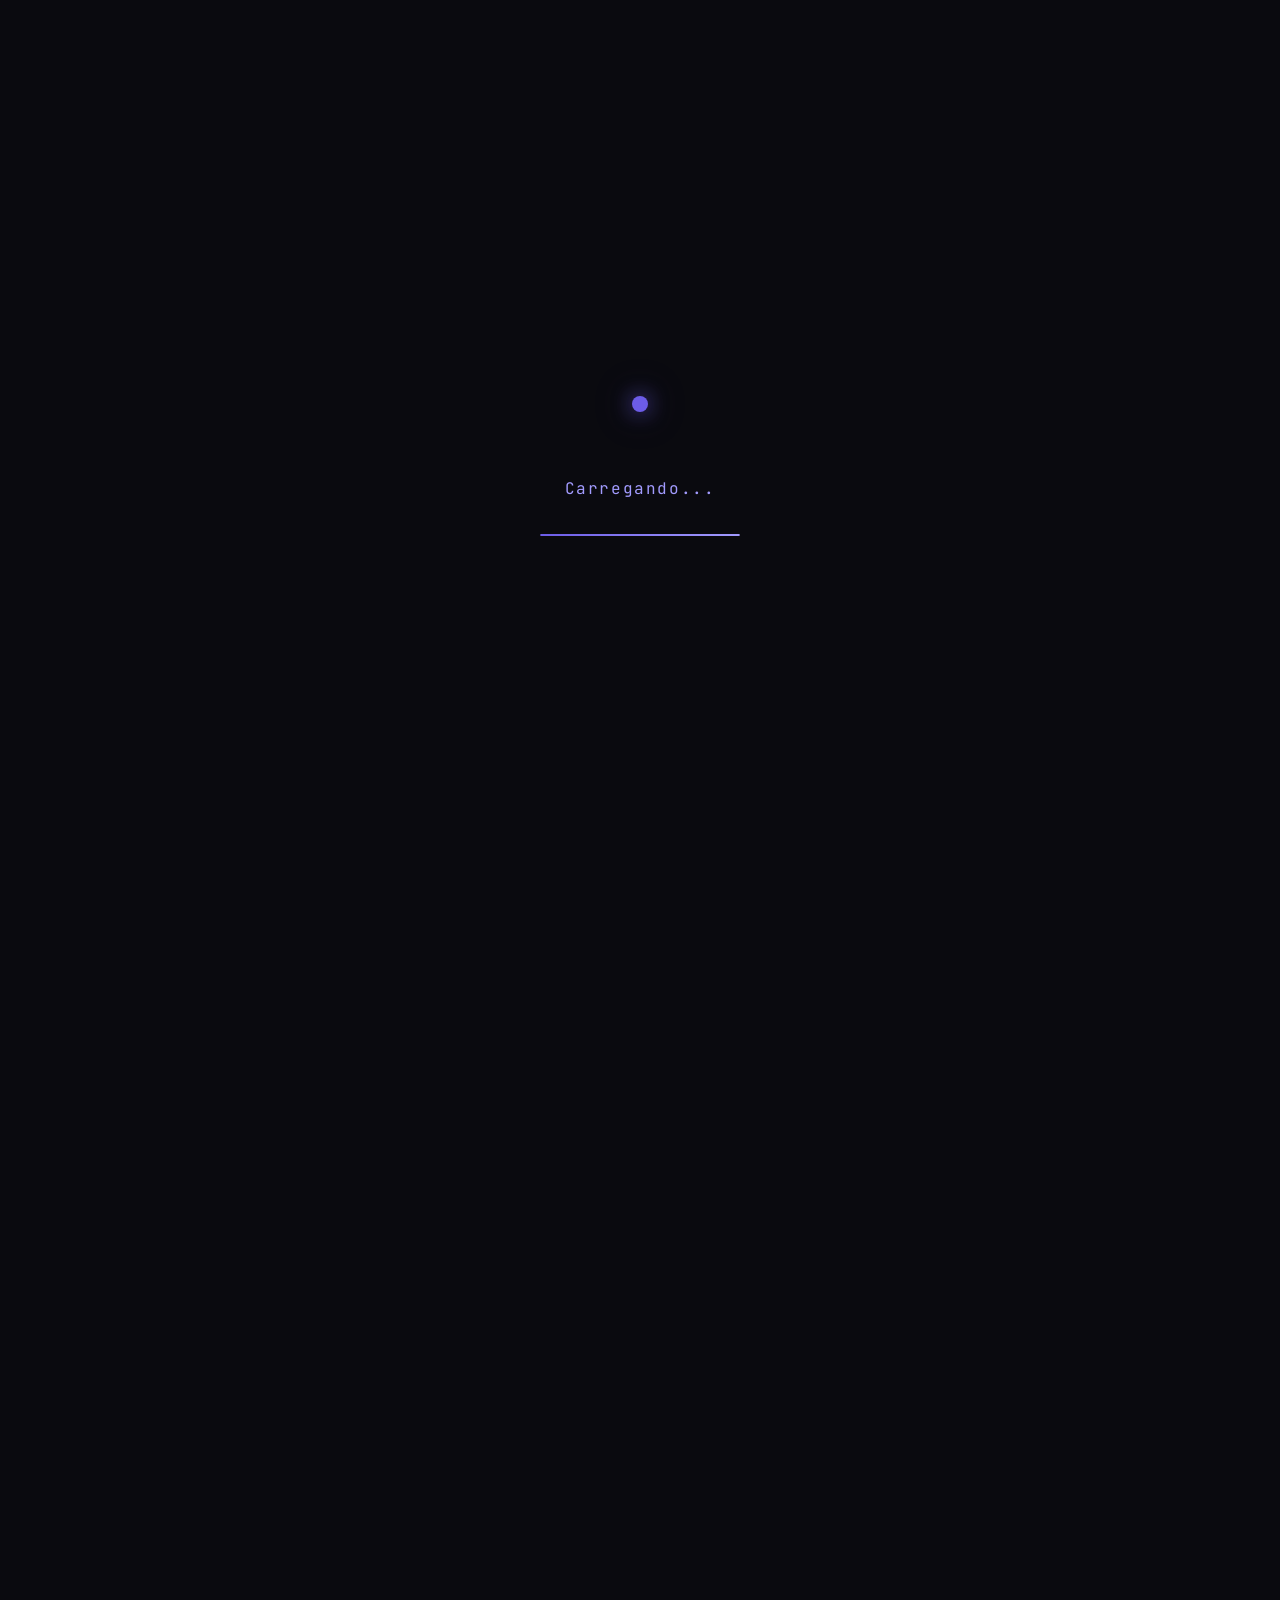
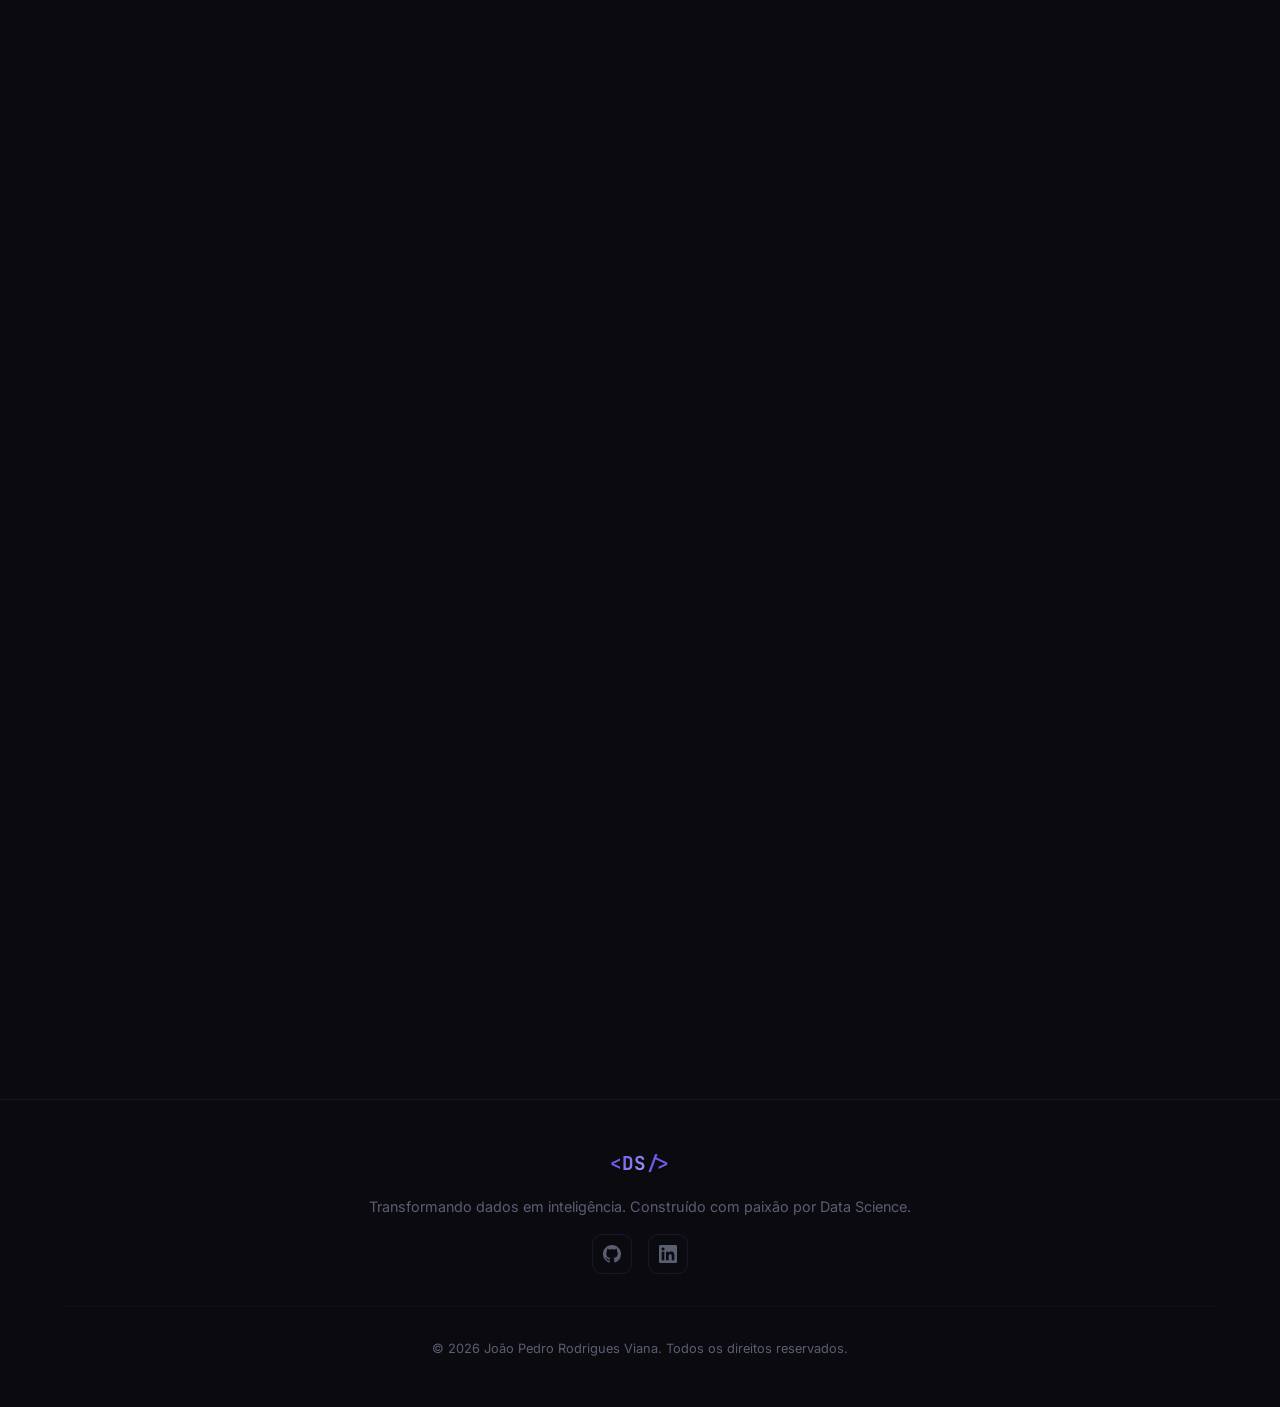
==== projeto-etl-dio.html @ da977894 "inicial" ====
<!DOCTYPE html>
<html lang="pt-BR">
<head>
  <meta charset="UTF-8">
  <meta name="viewport" content="width=device-width, initial-scale=1.0">
  <title>ETL com Gemini AI | Portfólio</title>
  <meta name="description" content="Pipeline ETL inteligente com integração de IA Gemini para processamento avançado de dados.">
  <link rel="icon" href="data:image/svg+xml,<svg xmlns='http://www.w3.org/2000/svg' viewBox='0 0 100 100'><text y='.9em' font-size='90'>⚙️</text></svg>">
  <link rel="preconnect" href="https://fonts.googleapis.com">
  <link rel="preconnect" href="https://fonts.gstatic.com" crossorigin>
  <link href="https://fonts.googleapis.com/css2?family=Inter:wght@300;400;500;600;700;800;900&family=JetBrains+Mono:wght@400;500;600&display=swap" rel="stylesheet">
  <link rel="stylesheet" href="styles.css">
</head>
<body>
  <div class="cursor-glow" id="cursorGlow"></div>
  <div class="loading-screen" id="loadingScreen">
    <div class="loading-neural"><div class="neural-core"></div><div class="neural-ring neural-ring-1"></div><div class="neural-ring neural-ring-2"></div><div class="neural-ring neural-ring-3"></div></div>
    <div class="loading-text"><span class="loading-char" style="--i:0">C</span><span class="loading-char" style="--i:1">a</span><span class="loading-char" style="--i:2">r</span><span class="loading-char" style="--i:3">r</span><span class="loading-char" style="--i:4">e</span><span class="loading-char" style="--i:5">g</span><span class="loading-char" style="--i:6">a</span><span class="loading-char" style="--i:7">n</span><span class="loading-char" style="--i:8">d</span><span class="loading-char" style="--i:9">o</span><span class="loading-char" style="--i:10">.</span><span class="loading-char" style="--i:11">.</span><span class="loading-char" style="--i:12">.</span></div>
    <div class="loading-bar"><div class="loading-bar-fill"></div></div>
  </div>
  <nav class="navbar" id="navbar">
    <div class="nav-container">
      <a href="index.html" class="nav-logo"><span class="logo-bracket">&lt;</span><span class="logo-text">DS</span><span class="logo-bracket">/&gt;</span></a>
      <ul class="nav-links" id="navLinks">
        <li><a href="index.html#hero" class="nav-link">Home</a></li>
        <li><a href="index.html#about" class="nav-link">Sobre</a></li>
        <li><a href="index.html#skills" class="nav-link">Skills</a></li>
        <li><a href="index.html#projects" class="nav-link active">Projetos</a></li>
        <li><a href="index.html#experience" class="nav-link">Experiência</a></li>
        <li><a href="index.html#contact" class="nav-link">Contato</a></li>
      </ul>
      <button class="nav-toggle" id="navToggle" aria-label="Toggle navigation"><span class="hamburger-line"></span><span class="hamburger-line"></span><span class="hamburger-line"></span></button>
    </div>
  </nav>
  <section class="section project-page-hero" id="project-hero">
    <div class="container">
      <div class="breadcrumb animate-on-scroll"><a href="index.html#projects">Projetos</a><span class="breadcrumb-sep">/</span><span class="breadcrumb-current">ETL DIO</span></div>
      <div class="project-page-header animate-on-scroll" data-delay="100">
        <div class="project-hero-icon">⚙️</div>
        <h1 class="project-page-title">ETL com Gemini AI</h1>
        <p class="project-page-subtitle">Pipeline de extração, transformação e carregamento de dados com integração inteligente de IA Gemini para análise avançada</p>
        <div class="project-page-badges"><span class="badge-python">Python</span><span class="badge-license">MIT</span></div>
        <div class="project-page-cta"><a href="https://github.com/novasentinel-tech" class="btn btn-primary" target="_blank"><span class="btn-text">Ver no GitHub</span><span class="btn-icon">→</span></a></div>
      </div>
    </div>
  </section>
  <section class="section project-page-content">
    <div class="container">
      <div class="project-page-grid animate-on-scroll" data-delay="100">
        <div class="project-page-visual">
          <div class="project-detail-image-placeholder" style="background: linear-gradient(135deg, #667eea 0%, #764ba2 100%);"><div class="placeholder-icon">⚙️</div></div>
        </div>
        <div class="project-page-details">
          <div class="project-section">
            <h2 class="section-subtitle">📋 O Que É</h2>
            <p>Projeto educacional que demonstra a construção de um pipeline ETL completo integrando a API Gemini AI. Transforma dados brutos em insights inteligentes através de processamento em etapas bem definidas.</p>
          </div>
          <div class="project-section">
            <h2 class="section-subtitle">🔄 Estrutura do Projeto</h2>
            <ul class="feature-list">
              <li><strong>Extract:</strong> Coleta e leitura de dados de diferentes fontes</li>
              <li><strong>Transform:</strong> Limpeza, normalização e processamento inteligente</li>
              <li><strong>Load:</strong> Armazenamento e formatação dos dados processados</li>
              <li><strong>Intelligence:</strong> Análise aumentada com IA Gemini</li>
            </ul>
          </div>
          <div class="project-section">
            <h2 class="section-subtitle">✨ Funcionalidades</h2>
            <ul class="feature-list">
              <li>Pipeline ETL modular e extensível</li>
              <li>Integração com API Gemini para análise inteligente</li>
              <li>Processamento de múltiplos formatos de dados</li>
              <li>Geração de relatórios em Markdown</li>
              <li>Validação automática de dados</li>
              <li>Logging detalhado de operações</li>
            </ul>
          </div>
          <div class="project-section">
            <h2 class="section-subtitle">🛠️ Tecnologias</h2>
            <div class="tech-stack"><span class="tech-tag">Python</span><span class="tech-tag">Gemini AI</span><span class="tech-tag">Pandas</span><span class="tech-tag">ETL</span><span class="tech-tag">Markdown</span></div>
          </div>
          <div class="project-section cta-section">
            <a href="https://github.com/novasentinel-tech" class="btn btn-primary" target="_blank"><span class="btn-text">Acessar Repositório</span><span class="btn-icon">→</span></a>
            <a href="index.html#projects" class="btn btn-secondary"><span class="btn-text">Voltar aos Projetos</span><span class="btn-icon">←</span></a>
          </div>
        </div>
      </div>
    </div>
  </section>
  <footer class="footer">
    <div class="container">
      <div class="footer-content">
        <div class="footer-logo"><span class="logo-bracket">&lt;</span><span class="logo-text">DS</span><span class="logo-bracket">/&gt;</span></div>
        <p class="footer-text">Transformando dados em inteligência. Construído com paixão por Data Science.</p>
        <div class="footer-socials">
          <a href="https://github.com/novasentinel-tech" class="footer-social" aria-label="GitHub" target="_blank"><svg viewBox="0 0 24 24" fill="currentColor"><path d="M12 0C5.37 0 0 5.37 0 12c0 5.31 3.435 9.795 8.205 11.385.6.105.825-.255.825-.57 0-.285-.015-1.23-.015-2.235-3.015.555-3.795-.735-4.035-1.41-.135-.345-.72-1.41-1.23-1.695-.42-.225-1.02-.78-.015-.795.945-.015 1.62.87 1.845 1.23 1.08 1.815 2.805 1.305 3.495.99.105-.78.42-1.305.765-1.605-2.67-.3-5.46-1.335-5.46-5.925 0-1.305.465-2.385 1.23-3.225-.12-.3-.54-1.53.12-3.18 0 0 1.005-.315 3.3 1.23.96-.27 1.98-.405 3-.405s2.04.135 3 .405c2.295-1.56 3.3-1.23 3.3-1.23.66 1.65.24 2.88.12 3.18.765.84 1.23 1.905 1.23 3.225 0 4.605-2.805 5.625-5.475 5.925.435.375.81 1.095.81 2.22 0 1.605-.015 2.895-.015 3.3 0 .315.225.69.825.57A12.02 12.02 0 0024 12c0-6.63-5.37-12-12-12z"/></svg></a>
          <a href="https://www.linkedin.com/in/joão-pedro-rodrigues-viana-8738142a8" class="footer-social" aria-label="LinkedIn" target="_blank"><svg viewBox="0 0 24 24" fill="currentColor"><path d="M20.447 20.452h-3.554v-5.569c0-1.328-.027-3.037-1.852-3.037-1.853 0-2.136 1.445-2.136 2.939v5.667H9.351V9h3.414v1.561h.046c.477-.9 1.637-1.85 3.37-1.85 3.601 0 4.267 2.37 4.267 5.455v6.286zM5.337 7.433a2.062 2.062 0 01-2.063-2.065 2.064 2.064 0 112.063 2.065zm1.782 13.019H3.555V9h3.564v11.452zM22.225 0H1.771C.792 0 0 .774 0 1.729v20.542C0 23.227.792 24 1.771 24h20.451C23.2 24 24 23.227 24 22.271V1.729C24 .774 23.2 0 22.222 0h.003z"/></svg></a>
        </div>
      </div>
      <div class="footer-bottom"><p>&copy; 2026 João Pedro Rodrigues Viana. Todos os direitos reservados.</p></div>
    </div>
  </footer>
  <script src="main.js"></script>
</body>
</html>
---- styles.css ----
/* ===== CSS Variables & Reset ===== */
:root {
  --bg-primary: #0a0a0f;
  --bg-secondary: #0f0f1a;
  --bg-tertiary: #141425;
  --bg-card: #12121f;
  --bg-card-hover: #1a1a2e;
  --accent-primary: #6c5ce7;
  --accent-secondary: #a29bfe;
  --accent-tertiary: #7c6cf0;
  --accent-glow: rgba(108, 92, 231, 0.4);
  --accent-glow-strong: rgba(108, 92, 231, 0.7);
  --cyan: #00d2ff;
  --cyan-glow: rgba(0, 210, 255, 0.4);
  --magenta: #c471f5;
  --text-primary: #eef0f6;
  --text-secondary: #8b8fa3;
  --text-muted: #5a5e72;
  --border-color: rgba(108, 92, 231, 0.15);
  --border-hover: rgba(108, 92, 231, 0.4);
  --gradient-primary: linear-gradient(135deg, #6c5ce7, #a29bfe);
  --gradient-bg: linear-gradient(135deg, #0a0a0f 0%, #0f0f1a 50%, #141425 100%);
  --shadow-glow: 0 0 30px rgba(108, 92, 231, 0.15);
  --font-primary: 'Inter', -apple-system, BlinkMacSystemFont, sans-serif;
  --font-mono: 'JetBrains Mono', 'Fira Code', monospace;
  --nav-height: 80px;
  --container-max: 1200px;
  --transition-fast: 0.2s cubic-bezier(0.4, 0, 0.2, 1);
  --transition-medium: 0.4s cubic-bezier(0.4, 0, 0.2, 1);
  --transition-slow: 0.6s cubic-bezier(0.4, 0, 0.2, 1);
  --transition-spring: 0.6s cubic-bezier(0.34, 1.56, 0.64, 1);
}

*, *::before, *::after {
  margin: 0;
  padding: 0;
  box-sizing: border-box;
}

html {
  scroll-behavior: smooth;
  scroll-padding-top: var(--nav-height);
  font-size: 16px;
  -webkit-font-smoothing: antialiased;
  -moz-osx-font-smoothing: grayscale;
}

body {
  font-family: var(--font-primary);
  background: var(--bg-primary);
  color: var(--text-primary);
  line-height: 1.6;
  overflow-x: hidden;
  min-height: 100vh;
}

a {
  text-decoration: none;
  color: inherit;
}

img {
  max-width: 100%;
  display: block;
}

/* ===== Cursor Glow ===== */
.cursor-glow {
  position: fixed;
  width: 600px;
  height: 600px;
  border-radius: 50%;
  pointer-events: none;
  z-index: 9999;
  opacity: 0;
  transition: opacity 0.3s ease;
  background: radial-gradient(circle, rgba(108, 92, 231, 0.06) 0%, transparent 70%);
  transform: translate(-50%, -50%);
  will-change: transform, opacity;
}

@media (hover: hover) {
  .cursor-glow {
    opacity: 1;
  }
}

/* ===== Loading Screen ===== */
.loading-screen {
  position: fixed;
  inset: 0;
  background: var(--bg-primary);
  z-index: 10000;
  display: flex;
  flex-direction: column;
  align-items: center;
  justify-content: center;
  gap: 2rem;
  transition: opacity 0.6s ease, visibility 0.6s ease;
}

.loading-screen.hidden {
  opacity: 0;
  visibility: hidden;
  pointer-events: none;
}

.loading-neural {
  position: relative;
  width: 80px;
  height: 80px;
}

.neural-core {
  position: absolute;
  top: 50%;
  left: 50%;
  width: 16px;
  height: 16px;
  background: var(--accent-primary);
  border-radius: 50%;
  transform: translate(-50%, -50%);
  box-shadow: 0 0 20px var(--accent-glow-strong), 0 0 40px var(--accent-glow);
  animation: corePulse 1.5s ease-in-out infinite;
}

.neural-ring {
  position: absolute;
  top: 50%;
  left: 50%;
  border: 2px solid var(--accent-primary);
  border-radius: 50%;
  transform: translate(-50%, -50%);
  opacity: 0;
  animation: ringExpand 2s ease-out infinite;
}

.neural-ring-1 { width: 30px; height: 30px; animation-delay: 0s; }
.neural-ring-2 { width: 30px; height: 30px; animation-delay: 0.5s; }
.neural-ring-3 { width: 30px; height: 30px; animation-delay: 1s; }

@keyframes corePulse {
  0%, 100% { transform: translate(-50%, -50%) scale(1); box-shadow: 0 0 20px var(--accent-glow-strong), 0 0 40px var(--accent-glow); }
  50% { transform: translate(-50%, -50%) scale(1.3); box-shadow: 0 0 30px var(--accent-glow-strong), 0 0 60px var(--accent-glow); }
}

@keyframes ringExpand {
  0% { width: 16px; height: 16px; opacity: 1; border-width: 2px; }
  100% { width: 80px; height: 80px; opacity: 0; border-width: 0.5px; }
}

.loading-text {
  font-family: var(--font-mono);
  font-size: 1rem;
  color: var(--accent-secondary);
  letter-spacing: 0.1em;
}

.loading-char {
  display: inline-block;
  animation: charFade 1.6s ease-in-out infinite;
  animation-delay: calc(var(--i) * 0.05s);
}

@keyframes charFade {
  0%, 100% { opacity: 0.3; }
  50% { opacity: 1; }
}

.loading-bar {
  width: 200px;
  height: 2px;
  background: rgba(108, 92, 231, 0.2);
  border-radius: 2px;
  overflow: hidden;
}

.loading-bar-fill {
  height: 100%;
  width: 0%;
  background: var(--gradient-primary);
  border-radius: 2px;
  animation: loadingProgress 2s ease-in-out forwards;
}

@keyframes loadingProgress {
  0% { width: 0%; }
  30% { width: 40%; }
  60% { width: 70%; }
  100% { width: 100%; }
}

/* ===== Container ===== */
.container {
  max-width: var(--container-max);
  margin: 0 auto;
  padding: 0 1.5rem;
}

/* ===== Navigation ===== */
.navbar {
  position: fixed;
  top: 0;
  left: 0;
  right: 0;
  height: var(--nav-height);
  z-index: 1000;
  transition: all var(--transition-medium);
  background: transparent;
}

.navbar.scrolled {
  background: rgba(10, 10, 15, 0.85);
  backdrop-filter: blur(20px) saturate(180%);
  -webkit-backdrop-filter: blur(20px) saturate(180%);
  border-bottom: 1px solid var(--border-color);
  box-shadow: 0 4px 30px rgba(0, 0, 0, 0.3);
}

.nav-container {
  max-width: var(--container-max);
  margin: 0 auto;
  padding: 0 1.5rem;
  height: 100%;
  display: flex;
  align-items: center;
  justify-content: space-between;
}

.nav-logo {
  font-family: var(--font-mono);
  font-size: 1.4rem;
  font-weight: 700;
  display: flex;
  align-items: center;
  gap: 0.1rem;
  transition: var(--transition-fast);
}

.nav-logo:hover {
  transform: scale(1.05);
}

.logo-bracket {
  color: var(--accent-primary);
  transition: var(--transition-fast);
}

.nav-logo:hover .logo-bracket {
  color: var(--accent-secondary);
  text-shadow: 0 0 10px var(--accent-glow);
}

.logo-text {
  background: var(--gradient-primary);
  -webkit-background-clip: text;
  -webkit-text-fill-color: transparent;
  background-clip: text;
}

.nav-links {
  display: flex;
  list-style: none;
  gap: 0.5rem;
}

.nav-link {
  position: relative;
  padding: 0.5rem 1rem;
  font-size: 0.875rem;
  font-weight: 500;
  color: var(--text-secondary);
  transition: all var(--transition-fast);
  border-radius: 8px;
}

.nav-link::after {
  content: '';
  position: absolute;
  bottom: 0;
  left: 50%;
  width: 0;
  height: 2px;
  background: var(--gradient-primary);
  transition: all var(--transition-medium);
  transform: translateX(-50%);
  border-radius: 2px;
}

.nav-link:hover,
.nav-link.active {
  color: var(--text-primary);
}

.nav-link:hover::after,
.nav-link.active::after {
  width: 60%;
}

.nav-link.active {
  background: rgba(108, 92, 231, 0.1);
}

.nav-toggle {
  display: none;
  flex-direction: column;
  gap: 5px;
  background: none;
  border: none;
  cursor: pointer;
  padding: 8px;
  z-index: 1001;
}

.hamburger-line {
  display: block;
  width: 24px;
  height: 2px;
  background: var(--text-primary);
  border-radius: 2px;
  transition: all var(--transition-medium);
  transform-origin: center;
}

.nav-toggle.active .hamburger-line:nth-child(1) {
  transform: translateY(7px) rotate(45deg);
}

.nav-toggle.active .hamburger-line:nth-child(2) {
  opacity: 0;
  transform: scaleX(0);
}

.nav-toggle.active .hamburger-line:nth-child(3) {
  transform: translateY(-7px) rotate(-45deg);
}

/* ===== Hero Section ===== */
.hero {
  position: relative;
  min-height: 100vh;
  display: flex;
  align-items: center;
  justify-content: center;
  overflow: hidden;
  padding: 6rem 1.5rem 3rem;
}

.neural-canvas {
  position: absolute;
  inset: 0;
  z-index: 0;
}

.hero-particles {
  position: absolute;
  inset: 0;
  z-index: 1;
  overflow: hidden;
}

.particle {
  position: absolute;
  border-radius: 50%;
  pointer-events: none;
  animation: floatParticle var(--duration) ease-in-out infinite;
  animation-delay: var(--delay);
}

@keyframes floatParticle {
  0%, 100% {
    transform: translate(0, 0) scale(1);
    opacity: var(--opacity);
  }
  25% {
    transform: translate(calc(var(--dx) * 1px), calc(var(--dy) * -1px)) scale(1.2);
  }
  50% {
    transform: translate(calc(var(--dx) * -0.5px), calc(var(--dy) * 1px)) scale(0.8);
    opacity: calc(var(--opacity) * 1.5);
  }
  75% {
    transform: translate(calc(var(--dx) * 0.8px), calc(var(--dy) * 0.5px)) scale(1.1);
  }
}

.hero-content {
  position: relative;
  z-index: 2;
  text-align: center;
  max-width: 900px;
}

.hero-badge {
  display: inline-flex;
  align-items: center;
  gap: 0.5rem;
  padding: 0.5rem 1.25rem;
  background: rgba(108, 92, 231, 0.1);
  border: 1px solid var(--border-color);
  border-radius: 50px;
  font-size: 0.85rem;
  color: var(--accent-secondary);
  margin-bottom: 2rem;
  backdrop-filter: blur(10px);
  animation: badgeFloat 3s ease-in-out infinite;
}

.badge-dot {
  width: 8px;
  height: 8px;
  background: #4ade80;
  border-radius: 50%;
  animation: dotPulse 2s ease-in-out infinite;
}

@keyframes dotPulse {
  0%, 100% { box-shadow: 0 0 0 0 rgba(74, 222, 128, 0.4); }
  50% { box-shadow: 0 0 0 8px rgba(74, 222, 128, 0); }
}

@keyframes badgeFloat {
  0%, 100% { transform: translateY(0); }
  50% { transform: translateY(-5px); }
}

.hero-title {
  margin-bottom: 1.5rem;
}

.title-line {
  display: block;
  overflow: hidden;
}

.title-greeting {
  display: inline-block;
  font-size: clamp(1rem, 2.5vw, 1.25rem);
  font-weight: 400;
  color: var(--accent-secondary);
  letter-spacing: 0.05em;
  font-family: var(--font-mono);
}

.title-name {
  display: inline-block;
  font-size: clamp(2.5rem, 7vw, 5rem);
  font-weight: 900;
  background: var(--gradient-primary);
  -webkit-background-clip: text;
  -webkit-text-fill-color: transparent;
  background-clip: text;
  line-height: 1.1;
  letter-spacing: -0.02em;
}

/* Glitch Effect */
.glitch-text {
  position: relative;
}

.glitch-text::before,
.glitch-text::after {
  content: attr(data-text);
  position: absolute;
  top: 0;
  left: 0;
  width: 100%;
  height: 100%;
  background: var(--gradient-primary);
  -webkit-background-clip: text;
  -webkit-text-fill-color: transparent;
  background-clip: text;
}

.glitch-text::before {
  animation: glitch1 3s infinite linear alternate-reverse;
  clip-path: polygon(0 0, 100% 0, 100% 45%, 0 45%);
}

.glitch-text::after {
  animation: glitch2 3s infinite linear alternate-reverse;
  clip-path: polygon(0 55%, 100% 55%, 100% 100%, 0 100%);
}

@keyframes glitch1 {
  0%, 90%, 100% { transform: translate(0); }
  92% { transform: translate(-3px, 1px); }
  94% { transform: translate(3px, -1px); }
  96% { transform: translate(-2px, 2px); }
  98% { transform: translate(2px, -2px); }
}

@keyframes glitch2 {
  0%, 90%, 100% { transform: translate(0); }
  91% { transform: translate(3px, 1px); }
  93% { transform: translate(-3px, -1px); }
  95% { transform: translate(2px, 2px); }
  97% { transform: translate(-2px, -2px); }
}

.title-role {
  display: inline-block;
  font-size: clamp(1.25rem, 3vw, 1.75rem);
  font-weight: 500;
  color: var(--text-secondary);
}

.typing-container {
  display: inline-flex;
  align-items: center;
}

.typing-cursor {
  display: inline-block;
  color: var(--accent-primary);
  font-weight: 300;
  animation: blink 1s step-end infinite;
  margin-left: 2px;
}

@keyframes blink {
  0%, 100% { opacity: 1; }
  50% { opacity: 0; }
}

.hero-description {
  font-size: clamp(1rem, 2vw, 1.15rem);
  color: var(--text-secondary);
  max-width: 650px;
  margin: 0 auto 2.5rem;
  line-height: 1.8;
}

.highlight-text {
  color: var(--accent-secondary);
  font-weight: 600;
  position: relative;
}

.highlight-text::after {
  content: '';
  position: absolute;
  bottom: -1px;
  left: 0;
  width: 100%;
  height: 1px;
  background: var(--accent-primary);
  opacity: 0.4;
}

/* Buttons */
.hero-cta {
  display: flex;
  gap: 1rem;
  justify-content: center;
  flex-wrap: wrap;
  margin-bottom: 3rem;
}

.btn {
  position: relative;
  display: inline-flex;
  align-items: center;
  gap: 0.5rem;
  padding: 0.875rem 2rem;
  font-family: var(--font-primary);
  font-size: 0.95rem;
  font-weight: 600;
  border: none;
  border-radius: 12px;
  cursor: pointer;
  overflow: hidden;
  transition: all var(--transition-medium);
}

.btn-primary {
  background: var(--gradient-primary);
  color: white;
  box-shadow: 0 4px 15px var(--accent-glow);
}

.btn-primary:hover {
  transform: translateY(-3px);
  box-shadow: 0 8px 30px var(--accent-glow-strong);
}

.btn-primary:active {
  transform: translateY(-1px);
}

.btn-glow {
  position: absolute;
  inset: -2px;
  background: var(--gradient-primary);
  border-radius: 14px;
  z-index: -1;
  opacity: 0;
  filter: blur(15px);
  transition: opacity var(--transition-medium);
}

.btn-primary:hover .btn-glow {
  opacity: 0.6;
}

.btn-secondary {
  background: transparent;
  color: var(--text-primary);
  border: 1px solid var(--border-hover);
  backdrop-filter: blur(10px);
}

.btn-secondary:hover {
  background: rgba(108, 92, 231, 0.1);
  border-color: var(--accent-primary);
  transform: translateY(-3px);
  box-shadow: 0 8px 30px rgba(108, 92, 231, 0.15);
}

.btn-icon {
  transition: transform var(--transition-fast);
}

.btn:hover .btn-icon {
  transform: translateX(4px);
}

.btn-full {
  width: 100%;
  justify-content: center;
}

/* Hero Stats */
.hero-stats {
  display: flex;
  justify-content: center;
  align-items: center;
  gap: 2rem;
  flex-wrap: wrap;
}

.stat-item {
  text-align: center;
}

.stat-number {
  display: block;
  font-size: clamp(1.75rem, 4vw, 2.5rem);
  font-weight: 800;
  background: var(--gradient-primary);
  -webkit-background-clip: text;
  -webkit-text-fill-color: transparent;
  background-clip: text;
  line-height: 1;
}

.stat-suffix {
  font-size: clamp(1.25rem, 3vw, 1.75rem);
  font-weight: 700;
  background: var(--gradient-primary);
  -webkit-background-clip: text;
  -webkit-text-fill-color: transparent;
  background-clip: text;
}

.stat-label {
  display: block;
  font-size: 0.8rem;
  color: var(--text-muted);
  margin-top: 0.25rem;
  font-weight: 500;
  text-transform: uppercase;
  letter-spacing: 0.1em;
}

.stat-divider {
  width: 1px;
  height: 40px;
  background: linear-gradient(to bottom, transparent, var(--accent-primary), transparent);
  opacity: 0.3;
}

/* Scroll Indicator */
.scroll-indicator {
  position: absolute;
  bottom: 2rem;
  left: 50%;
  transform: translateX(-50%);
  display: flex;
  flex-direction: column;
  align-items: center;
  gap: 0.75rem;
  animation: scrollBounce 2.5s ease-in-out infinite;
}

.scroll-mouse {
  width: 26px;
  height: 40px;
  border: 2px solid var(--text-muted);
  border-radius: 15px;
  position: relative;
}

.scroll-wheel {
  position: absolute;
  top: 8px;
  left: 50%;
  transform: translateX(-50%);
  width: 3px;
  height: 8px;
  background: var(--accent-primary);
  border-radius: 3px;
  animation: scrollWheel 2s ease-in-out infinite;
}

@keyframes scrollWheel {
  0%, 100% { transform: translateX(-50%) translateY(0); opacity: 1; }
  100% { transform: translateX(-50%) translateY(12px); opacity: 0; }
}

@keyframes scrollBounce {
  0%, 100% { transform: translateX(-50%) translateY(0); }
  50% { transform: translateX(-50%) translateY(10px); }
}

.scroll-text {
  font-size: 0.7rem;
  color: var(--text-muted);
  text-transform: uppercase;
  letter-spacing: 0.15em;
  font-weight: 500;
}

/* ===== Section Styles ===== */
.section {
  padding: 7rem 0;
  position: relative;
}

.section-header {
  text-align: center;
  margin-bottom: 4rem;
}

.section-tag {
  display: inline-block;
  font-family: var(--font-mono);
  font-size: 0.85rem;
  color: var(--accent-secondary);
  margin-bottom: 0.75rem;
  letter-spacing: 0.05em;
}

.section-title {
  font-size: clamp(2rem, 5vw, 3rem);
  font-weight: 800;
  letter-spacing: -0.02em;
  margin-bottom: 1rem;
}

.section-line {
  width: 60px;
  height: 3px;
  background: var(--gradient-primary);
  margin: 0 auto;
  border-radius: 3px;
  position: relative;
}

.section-line::after {
  content: '';
  position: absolute;
  inset: -3px;
  background: var(--gradient-primary);
  filter: blur(8px);
  opacity: 0.5;
  border-radius: 3px;
}

/* ===== About Section ===== */
.about-section {
  background: var(--bg-secondary);
}

.about-grid {
  display: grid;
  grid-template-columns: 1fr 1.5fr;
  gap: 4rem;
  align-items: center;
}

.about-image-wrapper {
  position: relative;
  display: flex;
  justify-content: center;
}

.about-image-frame {
  position: relative;
  width: 280px;
  height: 280px;
  border: 1px solid var(--border-color);
  border-radius: 20px;
  display: flex;
  align-items: center;
  justify-content: center;
  background: var(--bg-card);
  overflow: hidden;
}

.frame-corner {
  position: absolute;
  width: 20px;
  height: 20px;
  border-color: var(--accent-primary);
  border-style: solid;
}

.frame-corner-tl { top: -1px; left: -1px; border-width: 2px 0 0 2px; border-radius: 4px 0 0 0; }
.frame-corner-tr { top: -1px; right: -1px; border-width: 2px 2px 0 0; border-radius: 0 4px 0 0; }
.frame-corner-bl { bottom: -1px; left: -1px; border-width: 0 0 2px 2px; border-radius: 0 0 0 4px; }
.frame-corner-br { bottom: -1px; right: -1px; border-width: 0 2px 2px 0; border-radius: 0 0 4px 0; }

.about-avatar {
  position: relative;
  width: 200px;
  height: 200px;
  display: flex;
  align-items: center;
  justify-content: center;
}

.avatar-neural-bg {
  position: absolute;
  inset: 0;
  border-radius: 50%;
  background: radial-gradient(circle at center, var(--accent-glow) 0%, transparent 70%);
  animation: neuralBgPulse 4s ease-in-out infinite;
}

@keyframes neuralBgPulse {
  0%, 100% { opacity: 0.3; transform: scale(1); }
  50% { opacity: 0.6; transform: scale(1.1); }
}

.avatar-icon {
  width: 100px;
  height: 100px;
  color: var(--accent-secondary);
  position: relative;
  z-index: 1;
}

.about-orbit {
  position: absolute;
  top: 50%;
  left: 50%;
  width: 340px;
  height: 340px;
  transform: translate(-50%, -50%);
  border-radius: 50%;
  border: 1px dashed rgba(108, 92, 231, 0.15);
  animation: orbitSpin 10s linear infinite;
}

.orbit-dot {
  position: absolute;
  width: 40px;
  height: 40px;
  display: flex;
  align-items: center;
  justify-content: center;
  background: var(--bg-card);
  border: 1px solid var(--border-color);
  border-radius: 50%;
  animation: orbitCounterSpin 10s linear infinite;
  animation-delay: var(--orbit-delay);
}

.orbit-dot:nth-child(1) { top: -20px; left: calc(50% - 20px); }
.orbit-dot:nth-child(2) { top: calc(50% - 20px); right: -20px; }
.orbit-dot:nth-child(3) { bottom: -20px; left: calc(50% - 20px); }
.orbit-dot:nth-child(4) { top: calc(50% - 20px); left: -20px; }

.orbit-icon {
  font-size: 1.2rem;
  animation: orbitCounterSpin 10s linear infinite;
}

@keyframes orbitSpin {
  from { transform: translate(-50%, -50%) rotate(0deg); }
  to { transform: translate(-50%, -50%) rotate(360deg); }
}

@keyframes orbitCounterSpin {
  from { transform: rotate(0deg); }
  to { transform: rotate(-360deg); }
}

.about-text {
  margin-bottom: 2rem;
}

.about-text p {
  color: var(--text-secondary);
  margin-bottom: 1rem;
  font-size: 1.05rem;
  line-height: 1.8;
}

.about-text strong {
  color: var(--text-primary);
  font-weight: 600;
}

.about-highlights {
  display: flex;
  flex-direction: column;
  gap: 1rem;
}

.highlight-card {
  display: flex;
  align-items: center;
  gap: 1rem;
  padding: 1rem 1.25rem;
  background: var(--bg-card);
  border: 1px solid var(--border-color);
  border-radius: 12px;
  transition: all var(--transition-medium);
}

.highlight-card:hover {
  border-color: var(--border-hover);
  transform: translateX(8px);
  background: var(--bg-card-hover);
  box-shadow: var(--shadow-glow);
}

.highlight-icon {
  width: 44px;
  height: 44px;
  display: flex;
  align-items: center;
  justify-content: center;
  background: rgba(108, 92, 231, 0.1);
  border-radius: 10px;
  flex-shrink: 0;
}

.highlight-icon svg {
  width: 22px;
  height: 22px;
  color: var(--accent-secondary);
}

.highlight-card h4 {
  font-size: 0.95rem;
  font-weight: 600;
  margin-bottom: 0.15rem;
}

.highlight-card p {
  font-size: 0.8rem;
  color: var(--text-muted);
}

/* ===== Skills Section ===== */
.skills-grid {
  display: grid;
  grid-template-columns: repeat(2, 1fr);
  gap: 2rem;
  margin-bottom: 3rem;
}

.skill-category {
  background: var(--bg-card);
  border: 1px solid var(--border-color);
  border-radius: 16px;
  padding: 1.75rem;
  transition: all var(--transition-medium);
  position: relative;
  overflow: hidden;
}

.skill-category::before {
  content: '';
  position: absolute;
  top: 0;
  left: 0;
  right: 0;
  height: 2px;
  background: var(--gradient-primary);
  transform: scaleX(0);
  transform-origin: left;
  transition: transform var(--transition-slow);
}

.skill-category:hover::before {
  transform: scaleX(1);
}

.skill-category:hover {
  border-color: var(--border-hover);
  transform: translateY(-5px);
  box-shadow: var(--shadow-glow);
}

.skill-category-header {
  display: flex;
  align-items: center;
  gap: 1rem;
  margin-bottom: 1.5rem;
}

.skill-category-icon {
  width: 46px;
  height: 46px;
  display: flex;
  align-items: center;
  justify-content: center;
  background: rgba(108, 92, 231, 0.1);
  border-radius: 12px;
  border: 1px solid var(--border-color);
}

.skill-category-icon svg {
  width: 24px;
  height: 24px;
  color: var(--accent-secondary);
}

.skill-category-header h3 {
  font-size: 1.1rem;
  font-weight: 700;
}

.skill-bars {
  display: flex;
  flex-direction: column;
  gap: 1rem;
}

.skill-bar-header {
  display: flex;
  justify-content: space-between;
  align-items: center;
  margin-bottom: 0.4rem;
  font-size: 0.85rem;
}

.skill-bar-header span:first-child {
  color: var(--text-secondary);
  font-weight: 500;
}

.skill-percent {
  font-family: var(--font-mono);
  color: var(--accent-secondary);
  font-size: 0.8rem;
}

.skill-bar {
  height: 6px;
  background: rgba(108, 92, 231, 0.1);
  border-radius: 6px;
  overflow: hidden;
  position: relative;
}

.skill-bar-fill {
  height: 100%;
  width: 0%;
  background: var(--gradient-primary);
  border-radius: 6px;
  transition: width 1.5s cubic-bezier(0.4, 0, 0.2, 1);
  position: relative;
}

.skill-bar-fill::after {
  content: '';
  position: absolute;
  top: 0;
  right: 0;
  width: 100%;
  height: 100%;
  background: linear-gradient(90deg, transparent 0%, rgba(255, 255, 255, 0.2) 50%, transparent 100%);
  animation: shimmer 2s ease-in-out infinite;
}

@keyframes shimmer {
  0% { transform: translateX(-100%); }
  100% { transform: translateX(100%); }
}

/* Tech Stack Marquee */
.tech-stack {
  text-align: center;
}

.tech-stack-title {
  font-size: 1rem;
  color: var(--text-muted);
  margin-bottom: 1.5rem;
  text-transform: uppercase;
  letter-spacing: 0.15em;
  font-weight: 600;
}

.tech-marquee {
  overflow: hidden;
  mask-image: linear-gradient(90deg, transparent, black 15%, black 85%, transparent);
  -webkit-mask-image: linear-gradient(90deg, transparent, black 15%, black 85%, transparent);
}

.tech-marquee-inner {
  display: flex;
  gap: 1rem;
  width: max-content;
  animation: marquee 30s linear infinite;
}

.tech-marquee:hover .tech-marquee-inner {
  animation-play-state: paused;
}

@keyframes marquee {
  0% { transform: translateX(0); }
  100% { transform: translateX(-50%); }
}

.tech-tag {
  display: inline-flex;
  align-items: center;
  padding: 0.5rem 1.25rem;
  background: var(--bg-card);
  border: 1px solid var(--border-color);
  border-radius: 50px;
  font-size: 0.85rem;
  font-weight: 500;
  color: var(--text-secondary);
  white-space: nowrap;
  transition: all var(--transition-fast);
}

.tech-tag:hover {
  border-color: var(--accent-primary);
  color: var(--accent-secondary);
  background: rgba(108, 92, 231, 0.1);
}

/* ===== Projects Section ===== */
.projects-section {
  background: var(--bg-secondary);
}

.projects-grid {
  display: grid;
  grid-template-columns: repeat(3, 1fr);
  gap: 1.5rem;
}

.project-card {
  position: relative;
  border-radius: 16px;
  transition: all var(--transition-medium);
}

.project-card-inner {
  position: relative;
  background: var(--bg-card);
  border: 1px solid var(--border-color);
  border-radius: 16px;
  padding: 1.75rem;
  height: 100%;
  display: flex;
  flex-direction: column;
  transition: all var(--transition-medium);
  overflow: hidden;
}

.project-glow {
  position: absolute;
  top: -50%;
  left: -50%;
  width: 200%;
  height: 200%;
  background: radial-gradient(circle at center, var(--accent-glow) 0%, transparent 50%);
  opacity: 0;
  transition: opacity var(--transition-medium);
  pointer-events: none;
}

.project-card:hover .project-glow {
  opacity: 0.1;
}

.project-card:hover .project-card-inner {
  border-color: var(--border-hover);
  transform: translateY(-8px);
  box-shadow: 0 20px 60px rgba(108, 92, 231, 0.15);
}

.project-header {
  display: flex;
  justify-content: space-between;
  align-items: flex-start;
  margin-bottom: 1.25rem;
}

.project-icon {
  width: 48px;
  height: 48px;
  display: flex;
  align-items: center;
  justify-content: center;
  background: rgba(108, 92, 231, 0.1);
  border-radius: 12px;
  border: 1px solid var(--border-color);
  transition: all var(--transition-medium);
}

.project-card:hover .project-icon {
  background: rgba(108, 92, 231, 0.2);
  border-color: var(--accent-primary);
  box-shadow: 0 0 15px var(--accent-glow);
}

.project-icon svg {
  width: 24px;
  height: 24px;
  color: var(--accent-secondary);
}

.project-links {
  display: flex;
  gap: 0.5rem;
}

.project-link {
  width: 34px;
  height: 34px;
  display: flex;
  align-items: center;
  justify-content: center;
  border-radius: 8px;
  color: var(--text-muted);
  transition: all var(--transition-fast);
}

.project-link:hover {
  color: var(--accent-secondary);
  background: rgba(108, 92, 231, 0.1);
  transform: translateY(-2px);
}

.project-link svg {
  width: 18px;
  height: 18px;
}

.project-title {
  font-size: 1.15rem;
  font-weight: 700;
  margin-bottom: 0.75rem;
  transition: color var(--transition-fast);
}

.project-card:hover .project-title {
  color: var(--accent-secondary);
}

.project-description {
  font-size: 0.875rem;
  color: var(--text-secondary);
  line-height: 1.7;
  margin-bottom: 1rem;
  flex-grow: 1;
}

.project-metrics {
  display: flex;
  gap: 1.5rem;
  margin-bottom: 1.25rem;
  padding: 0.75rem;
  background: rgba(108, 92, 231, 0.05);
  border-radius: 10px;
}

.metric {
  display: flex;
  flex-direction: column;
}

.metric-value {
  font-size: 1.1rem;
  font-weight: 800;
  font-family: var(--font-mono);
  color: var(--accent-secondary);
}

.metric-label {
  font-size: 0.7rem;
  color: var(--text-muted);
  text-transform: uppercase;
  letter-spacing: 0.05em;
}

.project-tags {
  display: flex;
  gap: 0.5rem;
  flex-wrap: wrap;
}

.project-tag {
  font-size: 0.75rem;
  font-family: var(--font-mono);
  padding: 0.3rem 0.75rem;
  background: rgba(108, 92, 231, 0.08);
  border: 1px solid rgba(108, 92, 231, 0.15);
  border-radius: 6px;
  color: var(--text-muted);
  transition: all var(--transition-fast);
}

.project-card:hover .project-tag {
  border-color: var(--border-hover);
  color: var(--accent-secondary);
}

/* ===== Projects Grid Links ===== */
.projects-grid-links {
  display: grid;
  grid-template-columns: repeat(2, 1fr);
  gap: 2rem;
  margin-bottom: 2rem;
}

.project-link-card {
  display: flex;
  flex-direction: column;
  gap: 1rem;
  padding: 1.75rem;
  background: var(--bg-card);
  border: 1px solid var(--border-color);
  border-radius: 16px;
  transition: all var(--transition-medium);
  cursor: pointer;
  text-decoration: none;
  color: inherit;
}

.project-link-card:hover {
  border-color: var(--accent-primary);
  background: var(--bg-card-hover);
  transform: translateY(-8px);
  box-shadow: 0 20px 60px var(--accent-glow);
}

.project-card-link-visual {
  font-size: 3rem;
  text-align: center;
  line-height: 1;
  opacity: 0.9;
  transition: all var(--transition-fast);
}

.project-link-card:hover .project-card-link-visual {
  font-size: 3.5rem;
  opacity: 1;
}

.project-link-card h3 {
  font-size: 1.2rem;
  font-weight: 700;
  color: var(--text-primary);
}

.project-link-card p {
  font-size: 0.9rem;
  color: var(--text-secondary);
  line-height: 1.6;
  flex-grow: 1;
}

.card-tech {
  font-size: 0.75rem;
  color: var(--text-muted);
  font-family: var(--font-mono);
  padding-top: 1rem;
  border-top: 1px solid var(--border-color);
  transition: all var(--transition-fast);
}

.project-link-card:hover .card-tech {
  color: var(--accent-secondary);
  border-color: var(--accent-primary);
}

/* ===== Projects Tabs Navigation ===== */
.projects-tabs-nav {
  display: flex;
  gap: 0.75rem;
  margin-bottom: 2.5rem;
  padding-bottom: 1.5rem;
  border-bottom: 2px solid var(--border-color);
  overflow-x: auto;
  scroll-behavior: smooth;
}

.projects-tabs-nav::-webkit-scrollbar {
  height: 4px;
}

.projects-tabs-nav::-webkit-scrollbar-track {
  background: transparent;
}

.projects-tabs-nav::-webkit-scrollbar-thumb {
  background: var(--accent-primary);
  border-radius: 2px;
}

.projects-tab-btn {
  padding: 0.65rem 1.25rem;
  background: transparent;
  border: 2px solid var(--border-color);
  border-radius: 10px;
  color: var(--text-secondary);
  font-size: 0.9rem;
  font-weight: 600;
  cursor: pointer;
  transition: all var(--transition-fast);
  white-space: nowrap;
  display: flex;
  align-items: center;
  gap: 0.5rem;
  font-family: var(--font-primary);
}

.projects-tab-btn:hover {
  border-color: var(--accent-primary);
  color: var(--accent-secondary);
  background: rgba(108, 92, 231, 0.05);
}

.projects-tab-btn.active {
  border-color: var(--accent-primary);
  background: var(--gradient-primary);
  color: var(--text-primary);
  box-shadow: 0 0 20px var(--accent-glow);
}

.tab-icon {
  font-size: 1.1rem;
}

.tab-label {
  font-size: 0.9rem;
}

/* ===== Projects Tabs Content ===== */
.projects-tabs-content {
  width: 100%;
}

.projects-tab-content {
  display: none;
  opacity: 0;
  transition: opacity var(--transition-medium) ease-in-out;
}

.projects-tab-content.active {
  display: block;
  opacity: 1;
}

/* ===== Project Detail Grid ===== */
.project-detail-grid {
  display: grid;
  grid-template-columns: 1fr 1fr;
  gap: 3rem;
  align-items: start;
}

.project-detail-visual {
  display: flex;
  flex-direction: column;
  gap: 1.5rem;
}

.project-detail-image-placeholder {
  width: 100%;
  aspect-ratio: 1;
  background: linear-gradient(135deg, #667eea 0%, #764ba2 100%);
  border-radius: 16px;
  border: 1px solid var(--border-color);
  display: flex;
  align-items: center;
  justify-content: center;
  position: relative;
  overflow: hidden;
}

.project-detail-image-placeholder::before {
  content: '';
  position: absolute;
  top: -50%;
  left: -50%;
  width: 200%;
  height: 200%;
  background: radial-gradient(circle at center, rgba(255, 255, 255, 0.05) 0%, transparent 70%);
  animation: shimmer 3s infinite;
}

@keyframes shimmer {
  0% { transform: translate(-50%, -50%); }
  50% { transform: translate(0%, 0%); }
  100% { transform: translate(-50%, -50%); }
}

.placeholder-icon {
  font-size: 4rem;
  z-index: 1;
}

.project-badges {
  display: flex;
  gap: 0.75rem;
  flex-wrap: wrap;
}

.project-badges span {
  padding: 0.45rem 0.85rem;
  background: rgba(108, 92, 231, 0.1);
  border: 1px solid var(--border-color);
  border-radius: 8px;
  font-size: 0.75rem;
  font-weight: 600;
  color: var(--accent-secondary);
  font-family: var(--font-mono);
}

.badge-python { border-color: #3572A5; color: #3572A5; }
.badge-typescript { border-color: #2F74C0; color: #2F74C0; }
.badge-html { border-color: #E34C26; color: #E34C26; }
.badge-license { border-color: #00A651; color: #00A651; }
.badge-status { border-color: #F7DF1E; color: #F7DF1E; }
.badge-next { border-color: #000000; color: #ffffff; background: rgba(0, 0, 0, 0.1); }
.badge-google { border-color: #34A853; color: #34A853; }

/* ===== Project Detail Content ===== */
.project-detail-content {
  display: flex;
  flex-direction: column;
  gap: 1.75rem;
}

.project-detail-title {
  font-size: 1.75rem;
  font-weight: 800;
  line-height: 1.3;
  margin-bottom: 0.5rem;
}

.project-detail-overview {
  font-size: 1.05rem;
  color: var(--text-secondary);
  line-height: 1.8;
}

.project-section {
  padding: 1.5rem;
  background: rgba(108, 92, 231, 0.05);
  border: 1px solid var(--border-color);
  border-radius: 12px;
}

.section-subtitle {
  font-size: 1.05rem;
  font-weight: 700;
  margin-bottom: 1rem;
  color: var(--text-primary);
}

.feature-list {
  list-style: none;
  display: flex;
  flex-direction: column;
  gap: 0.75rem;
}

.feature-list li {
  font-size: 0.95rem;
  color: var(--text-secondary);
  line-height: 1.6;
  padding-left: 0.5rem;
}

.feature-list strong {
  color: var(--accent-secondary);
}

/* ===== Tech Stack ===== */
.tech-stack {
  display: flex;
  gap: 0.75rem;
  flex-wrap: wrap;
}

.tech-tag {
  padding: 0.5rem 1rem;
  background: rgba(108, 92, 231, 0.08);
  border: 1px solid var(--border-color);
  border-radius: 10px;
  font-size: 0.85rem;
  font-weight: 600;
  color: var(--accent-secondary);
  font-family: var(--font-mono);
  transition: all var(--transition-fast);
}

.tech-tag:hover {
  border-color: var(--accent-primary);
  background: rgba(108, 92, 231, 0.15);
  transform: translateY(-2px);
}

/* ===== Code Block ===== */
.code-block {
  background: var(--bg-primary);
  border: 1px solid var(--border-color);
  border-radius: 10px;
  padding: 1rem;
  overflow-x: auto;
  margin-top: 0.5rem;
}

.code-block code {
  font-family: var(--font-mono);
  font-size: 0.85rem;
  color: var(--text-secondary);
  line-height: 1.6;
  white-space: pre;
}

/* ===== Project Links Detail ===== */
.project-links-detail {
  display: flex;
  gap: 1rem;
  margin-top: 1rem;
}

.project-links-detail .btn {
  flex: 1;
  text-align: center;
}

/* ===== Experience Section ===== */
.timeline {
  position: relative;
  max-width: 800px;
  margin: 0 auto;
  padding-left: 3rem;
}

.timeline::before {
  content: '';
  position: absolute;
  top: 0;
  left: 16px;
  bottom: 0;
  width: 2px;
  background: linear-gradient(to bottom, var(--accent-primary), var(--accent-glow), transparent);
}

.timeline-item {
  position: relative;
  margin-bottom: 3rem;
}

.timeline-item:last-child {
  margin-bottom: 0;
}

.timeline-marker {
  position: absolute;
  left: -3rem;
  top: 0.25rem;
  width: 34px;
  height: 34px;
  display: flex;
  align-items: center;
  justify-content: center;
}

.timeline-dot {
  width: 14px;
  height: 14px;
  background: var(--bg-primary);
  border: 3px solid var(--accent-primary);
  border-radius: 50%;
  transition: all var(--transition-medium);
  position: relative;
}

.timeline-item:hover .timeline-dot {
  background: var(--accent-primary);
  box-shadow: 0 0 15px var(--accent-glow-strong);
  transform: scale(1.2);
}

.timeline-content {
  background: var(--bg-card);
  border: 1px solid var(--border-color);
  border-radius: 16px;
  padding: 1.75rem;
  transition: all var(--transition-medium);
}

.timeline-item:hover .timeline-content {
  border-color: var(--border-hover);
  transform: translateX(8px);
  box-shadow: var(--shadow-glow);
}

.timeline-date {
  display: inline-block;
  font-family: var(--font-mono);
  font-size: 0.8rem;
  color: var(--accent-secondary);
  margin-bottom: 0.5rem;
  padding: 0.25rem 0.75rem;
  background: rgba(108, 92, 231, 0.1);
  border-radius: 6px;
}

.timeline-title {
  font-size: 1.2rem;
  font-weight: 700;
  margin-bottom: 0.25rem;
}

.timeline-company {
  font-size: 0.95rem;
  color: var(--accent-secondary);
  font-weight: 500;
  margin-bottom: 0.75rem;
}

.timeline-description {
  font-size: 0.9rem;
  color: var(--text-secondary);
  line-height: 1.7;
  margin-bottom: 1rem;
}

.timeline-tags {
  display: flex;
  gap: 0.5rem;
  flex-wrap: wrap;
}

.timeline-tags span {
  font-size: 0.75rem;
  font-family: var(--font-mono);
  padding: 0.25rem 0.6rem;
  background: rgba(108, 92, 231, 0.08);
  border: 1px solid rgba(108, 92, 231, 0.15);
  border-radius: 6px;
  color: var(--text-muted);
}

/* ===== Contact Section ===== */
.contact-section {
  background: var(--bg-secondary);
}

.contact-grid {
  display: grid;
  grid-template-columns: 1fr 1fr;
  gap: 4rem;
}

.contact-intro {
  font-size: 1.1rem;
  color: var(--text-secondary);
  line-height: 1.8;
  margin-bottom: 2rem;
}

.contact-cards {
  display: flex;
  flex-direction: column;
  gap: 1rem;
}

.contact-card {
  display: flex;
  align-items: center;
  gap: 1rem;
  padding: 1rem 1.25rem;
  background: var(--bg-card);
  border: 1px solid var(--border-color);
  border-radius: 12px;
  transition: all var(--transition-medium);
}

.contact-card:hover {
  border-color: var(--border-hover);
  transform: translateX(8px);
  background: var(--bg-card-hover);
  box-shadow: var(--shadow-glow);
}

.contact-card-icon {
  width: 44px;
  height: 44px;
  display: flex;
  align-items: center;
  justify-content: center;
  background: rgba(108, 92, 231, 0.1);
  border-radius: 10px;
  flex-shrink: 0;
}

.contact-card-icon svg {
  width: 22px;
  height: 22px;
  color: var(--accent-secondary);
}

.contact-card h4 {
  font-size: 0.9rem;
  font-weight: 600;
  margin-bottom: 0.15rem;
}

.contact-card span {
  font-size: 0.8rem;
  color: var(--text-muted);
}

/* Contact Form */
.contact-form-wrapper {
  background: var(--bg-card);
  border: 1px solid var(--border-color);
  border-radius: 16px;
  padding: 2rem;
}

.form-group {
  margin-bottom: 1.5rem;
  position: relative;
}

.form-label {
  display: block;
  font-size: 0.85rem;
  font-weight: 600;
  color: var(--text-secondary);
  margin-bottom: 0.5rem;
}

.form-input {
  width: 100%;
  padding: 0.875rem 1rem;
  background: rgba(108, 92, 231, 0.05);
  border: 1px solid var(--border-color);
  border-radius: 10px;
  color: var(--text-primary);
  font-family: var(--font-primary);
  font-size: 0.95rem;
  transition: all var(--transition-fast);
  outline: none;
}

.form-input::placeholder {
  color: var(--text-muted);
}

.form-input:focus {
  border-color: var(--accent-primary);
  background: rgba(108, 92, 231, 0.08);
  box-shadow: 0 0 0 3px rgba(108, 92, 231, 0.1);
}

.form-input-line {
  position: absolute;
  bottom: 0;
  left: 0;
  right: 0;
  height: 2px;
  background: var(--gradient-primary);
  transform: scaleX(0);
  transition: transform var(--transition-medium);
  border-radius: 0 0 10px 10px;
}

.form-input:focus ~ .form-input-line {
  transform: scaleX(1);
}

.form-textarea {
  resize: vertical;
  min-height: 120px;
}

/* ===== Footer ===== */
.footer {
  padding: 3rem 0;
  border-top: 1px solid var(--border-color);
}

.footer-content {
  display: flex;
  flex-direction: column;
  align-items: center;
  gap: 1rem;
  margin-bottom: 2rem;
}

.footer-logo {
  font-family: var(--font-mono);
  font-size: 1.2rem;
  font-weight: 700;
}

.footer-text {
  font-size: 0.9rem;
  color: var(--text-muted);
  text-align: center;
}

.footer-socials {
  display: flex;
  gap: 1rem;
}

.footer-social {
  width: 40px;
  height: 40px;
  display: flex;
  align-items: center;
  justify-content: center;
  border-radius: 10px;
  border: 1px solid var(--border-color);
  color: var(--text-muted);
  transition: all var(--transition-medium);
}

.footer-social:hover {
  color: var(--accent-secondary);
  border-color: var(--accent-primary);
  transform: translateY(-3px);
  box-shadow: 0 8px 20px var(--accent-glow);
}

.footer-social svg {
  width: 18px;
  height: 18px;
}

.footer-bottom {
  text-align: center;
  padding-top: 2rem;
  border-top: 1px solid rgba(108, 92, 231, 0.08);
}

.footer-bottom p {
  font-size: 0.8rem;
  color: var(--text-muted);
}

/* ===== Scroll Animations ===== */
.animate-on-scroll {
  opacity: 0;
  transform: translateY(40px);
  transition: opacity 0.8s cubic-bezier(0.4, 0, 0.2, 1), transform 0.8s cubic-bezier(0.4, 0, 0.2, 1);
}

.animate-on-scroll.visible {
  opacity: 1;
  transform: translateY(0);
}

/* ===== Responsive Design - HYPER RESPONSIVE ===== */

/* Large Tablets */
@media (max-width: 1024px) {
  .skills-grid {
    grid-template-columns: repeat(2, 1fr);
    gap: 1.5rem;
  }

  .projects-grid {
    grid-template-columns: repeat(2, 1fr);
  }

  .about-grid {
    gap: 3rem;
  }
}

/* Tablets */
@media (max-width: 768px) {
  :root {
    --nav-height: 70px;
  }

  .nav-links {
    position: fixed;
    top: 0;
    right: 0;
    width: 280px;
    height: 100vh;
    background: rgba(10, 10, 15, 0.95);
    backdrop-filter: blur(30px);
    -webkit-backdrop-filter: blur(30px);
    flex-direction: column;
    align-items: flex-start;
    padding: 6rem 2rem 2rem;
    gap: 0.25rem;
    transform: translateX(100%);
    transition: transform var(--transition-medium);
    border-left: 1px solid var(--border-color);
  }

  .nav-links.active {
    transform: translateX(0);
  }

  .nav-link {
    font-size: 1rem;
    padding: 0.75rem 1rem;
    width: 100%;
  }

  .nav-toggle {
    display: flex;
  }

  .about-grid {
    grid-template-columns: 1fr;
    gap: 3rem;
  }

  .about-visual {
    order: -1;
  }

  .skills-grid {
    grid-template-columns: 1fr;
  }

  .projects-grid {
    grid-template-columns: 1fr;
    max-width: 500px;
    margin: 0 auto;
  }

  .projects-grid-links {
    grid-template-columns: 1fr;
  }

  .projects-tabs-nav {
    gap: 0.5rem;
    padding-bottom: 1rem;
  }

  .projects-tab-btn {
    padding: 0.5rem 0.85rem;
    font-size: 0.8rem;
  }

  .tab-icon {
    font-size: 0.9rem;
  }

  .tab-label {
    font-size: 0.75rem;
  }

  .project-detail-grid {
    grid-template-columns: 1fr;
    gap: 2rem;
  }

  .project-detail-title {
    font-size: 1.4rem;
  }

  .contact-grid {
    grid-template-columns: 1fr;
    gap: 2.5rem;
  }

  .hero-stats {
    gap: 1.5rem;
  }

  .section {
    padding: 5rem 0;
  }

  .timeline {
    padding-left: 2.5rem;
  }

  .timeline::before {
    left: 12px;
  }

  .timeline-marker {
    left: -2.5rem;
  }
}

/* Small Phones */
@media (max-width: 480px) {
  :root {
    --nav-height: 64px;
  }

  html {
    font-size: 14px;
  }

  .container {
    padding: 0 1rem;
  }

  .hero {
    padding: 5rem 1rem 2rem;
  }

  .hero-badge {
    font-size: 0.75rem;
    padding: 0.4rem 1rem;
  }

  .hero-cta {
    flex-direction: column;
    align-items: center;
  }

  .hero-cta .btn {
    width: 100%;
    max-width: 300px;
    justify-content: center;
  }

  .hero-stats {
    flex-direction: column;
    gap: 1rem;
  }

  .stat-divider {
    width: 40px;
    height: 1px;
  }

  .skill-category {
    padding: 1.25rem;
  }

  .project-card-inner {
    padding: 1.25rem;
  }

  .timeline-content {
    padding: 1.25rem;
  }

  .contact-form-wrapper {
    padding: 1.5rem;
  }

  .section {
    padding: 4rem 0;
  }

  .section-header {
    margin-bottom: 3rem;
  }

  .scroll-indicator {
    display: none;
  }

  .about-image-frame {
    width: 220px;
    height: 220px;
  }

  .about-orbit {
    width: 280px;
    height: 280px;
  }
}

/* Ultra-small screens */
@media (max-width: 360px) {
  html {
    font-size: 13px;
  }

  .hero-badge {
    font-size: 0.7rem;
  }

  .project-metrics {
    flex-direction: column;
    gap: 0.5rem;
  }
}

/* High DPI / Retina adjustments */
@media (-webkit-min-device-pixel-ratio: 2), (min-resolution: 192dpi) {
  .skill-bar {
    height: 5px;
  }
}

/* Reduced motion */
@media (prefers-reduced-motion: reduce) {
  *, *::before, *::after {
    animation-duration: 0.01ms !important;
    animation-iteration-count: 1 !important;
    transition-duration: 0.01ms !important;
  }

  .animate-on-scroll {
    opacity: 1;
    transform: none;
  }

  .tech-marquee-inner {
    animation: none;
  }
}

/* Landscape phones */
@media (max-height: 500px) and (orientation: landscape) {
  .hero {
    min-height: auto;
    padding: 5rem 1.5rem 2rem;
  }

  .scroll-indicator {
    display: none;
  }
}

/* Print styles */
@media print {
  .loading-screen,
  .cursor-glow,
  .neural-canvas,
  .hero-particles,
  .scroll-indicator,
  .navbar {
    display: none !important;
  }

  body {
    background: white;
    color: black;
  }

  .section {
    padding: 2rem 0;
    break-inside: avoid;
  }
}
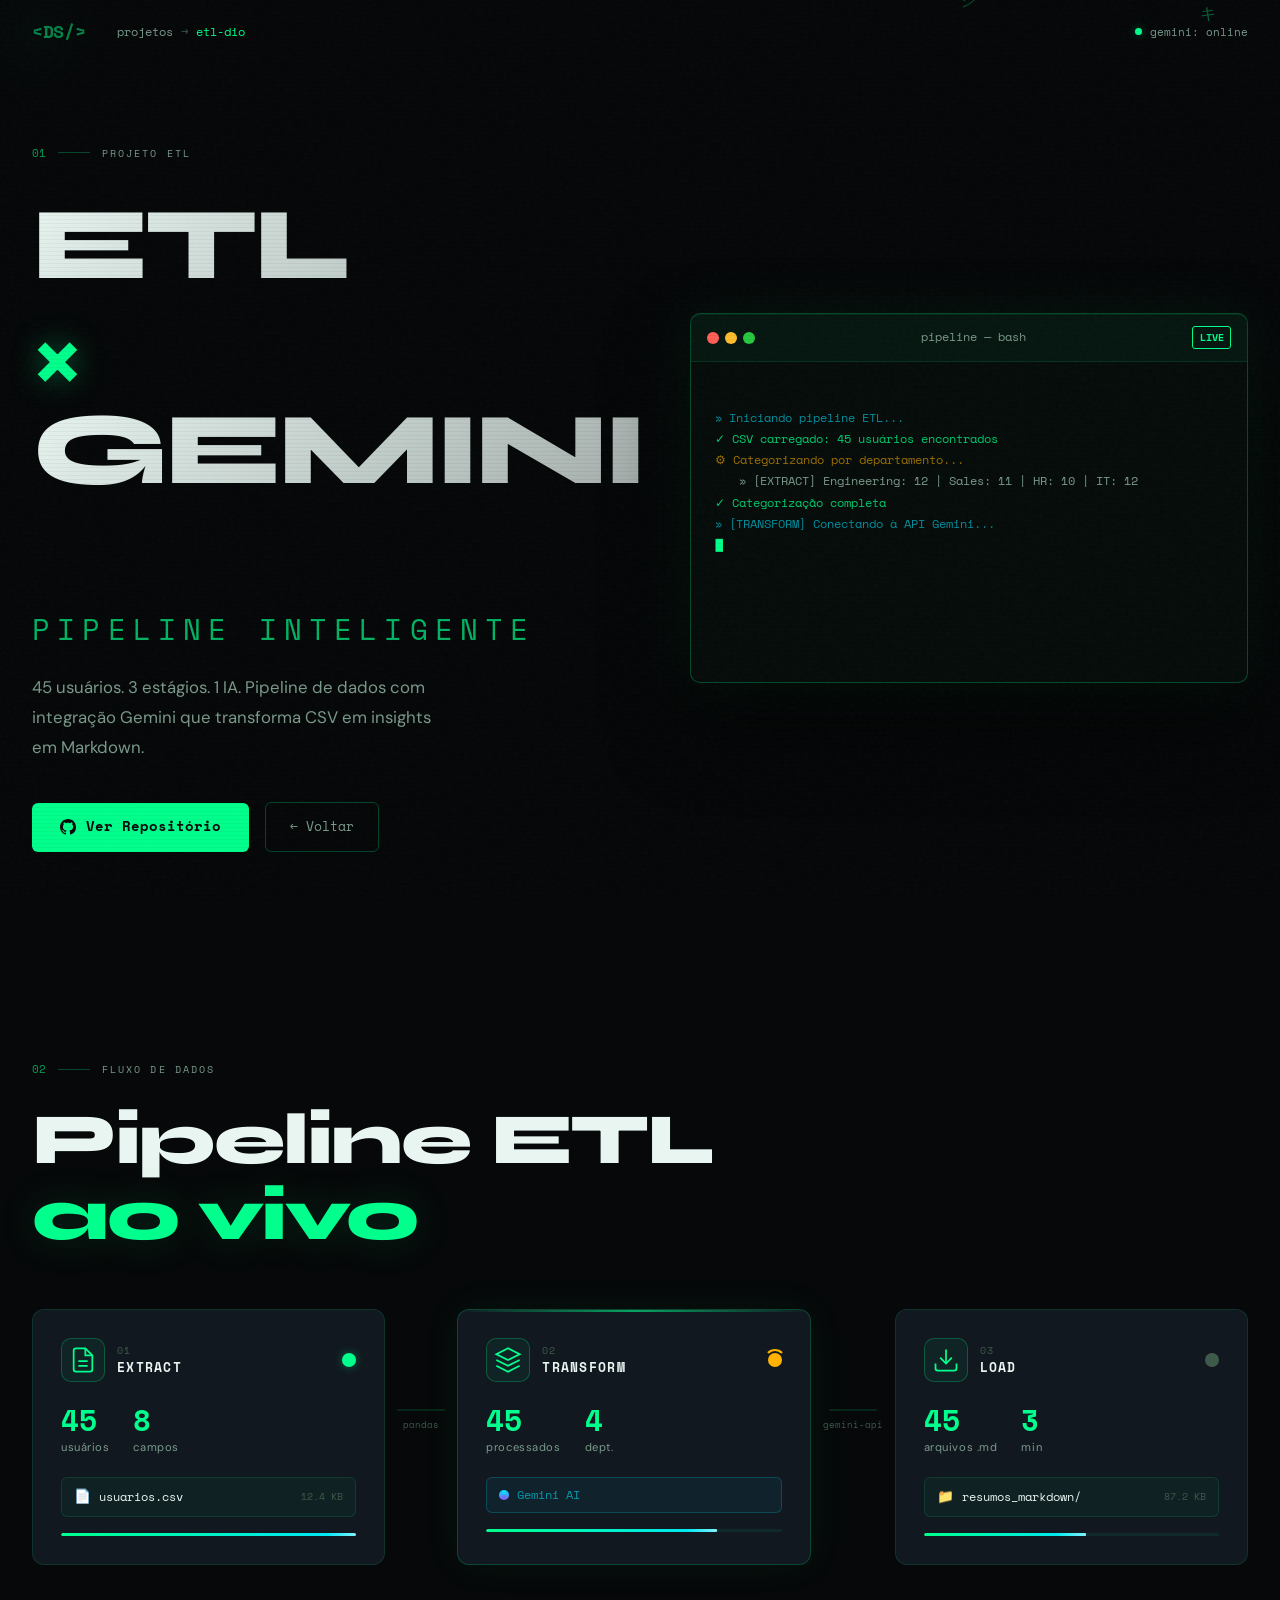
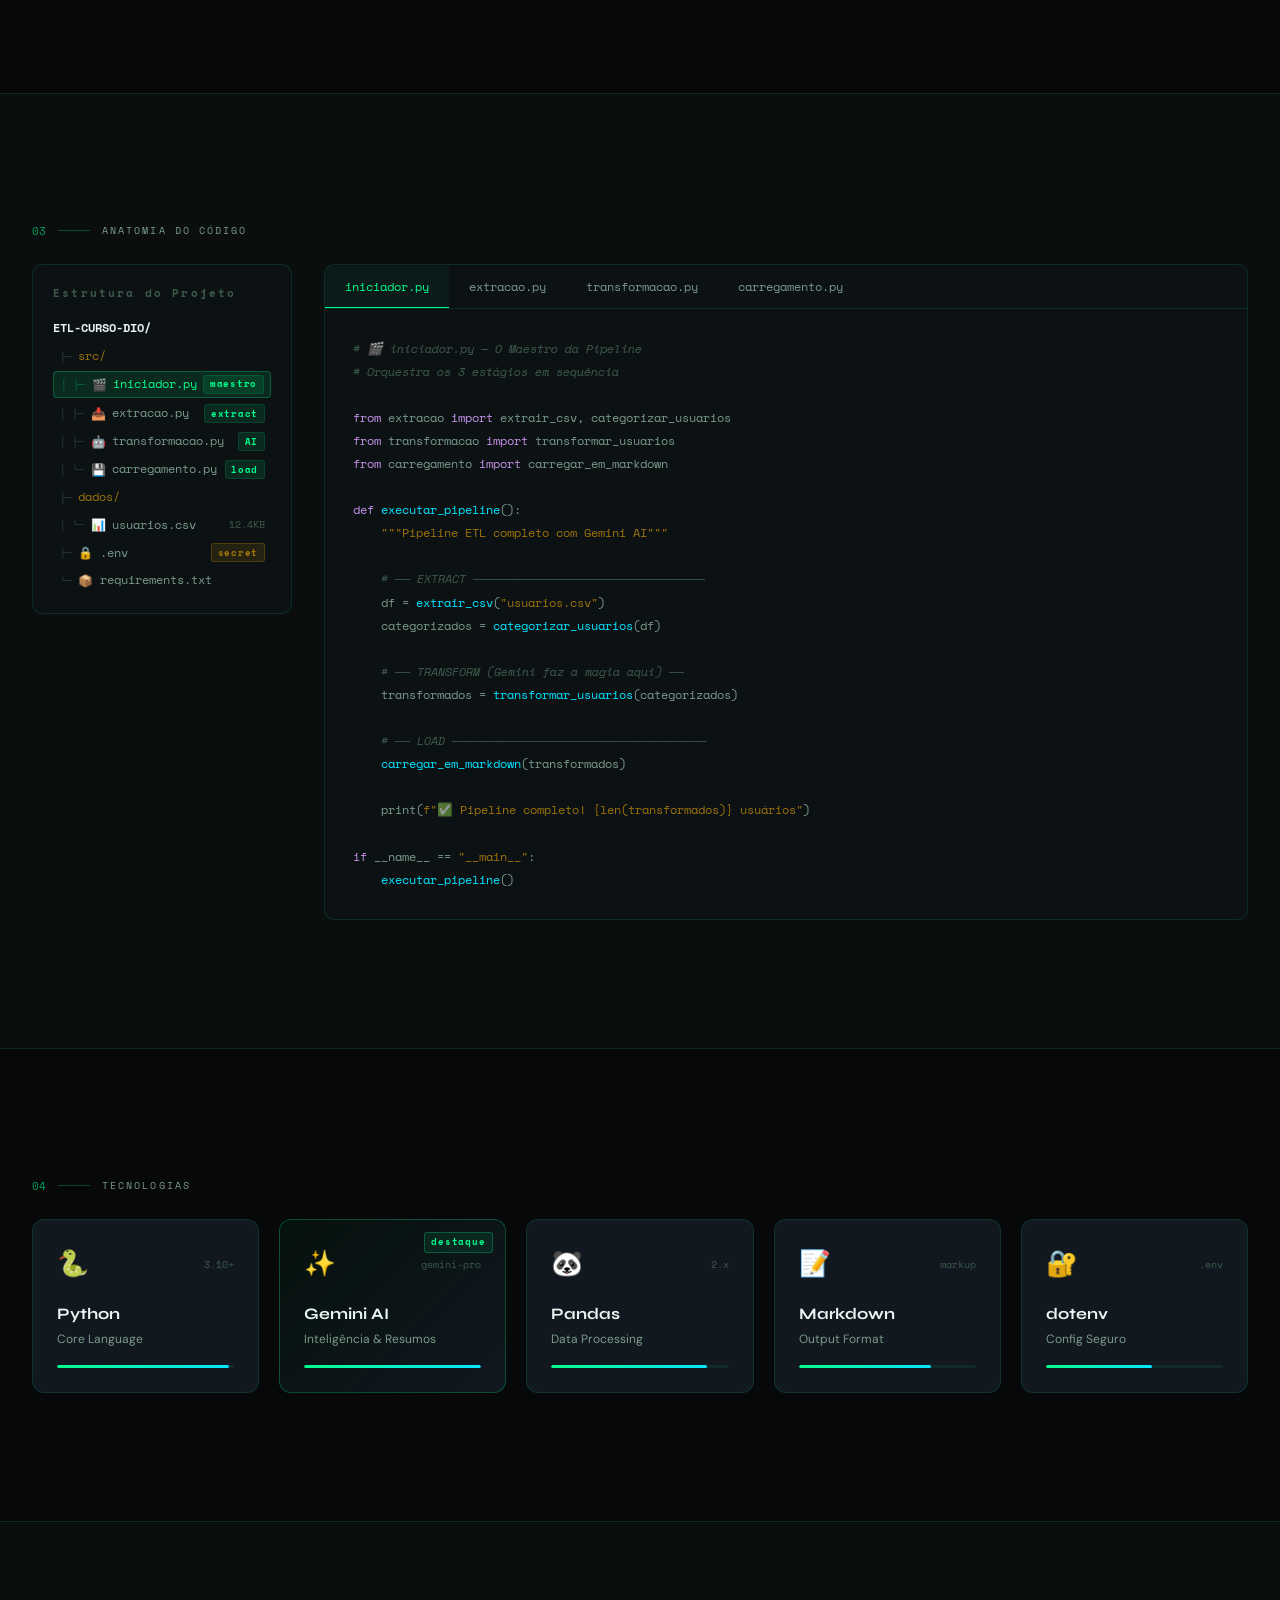
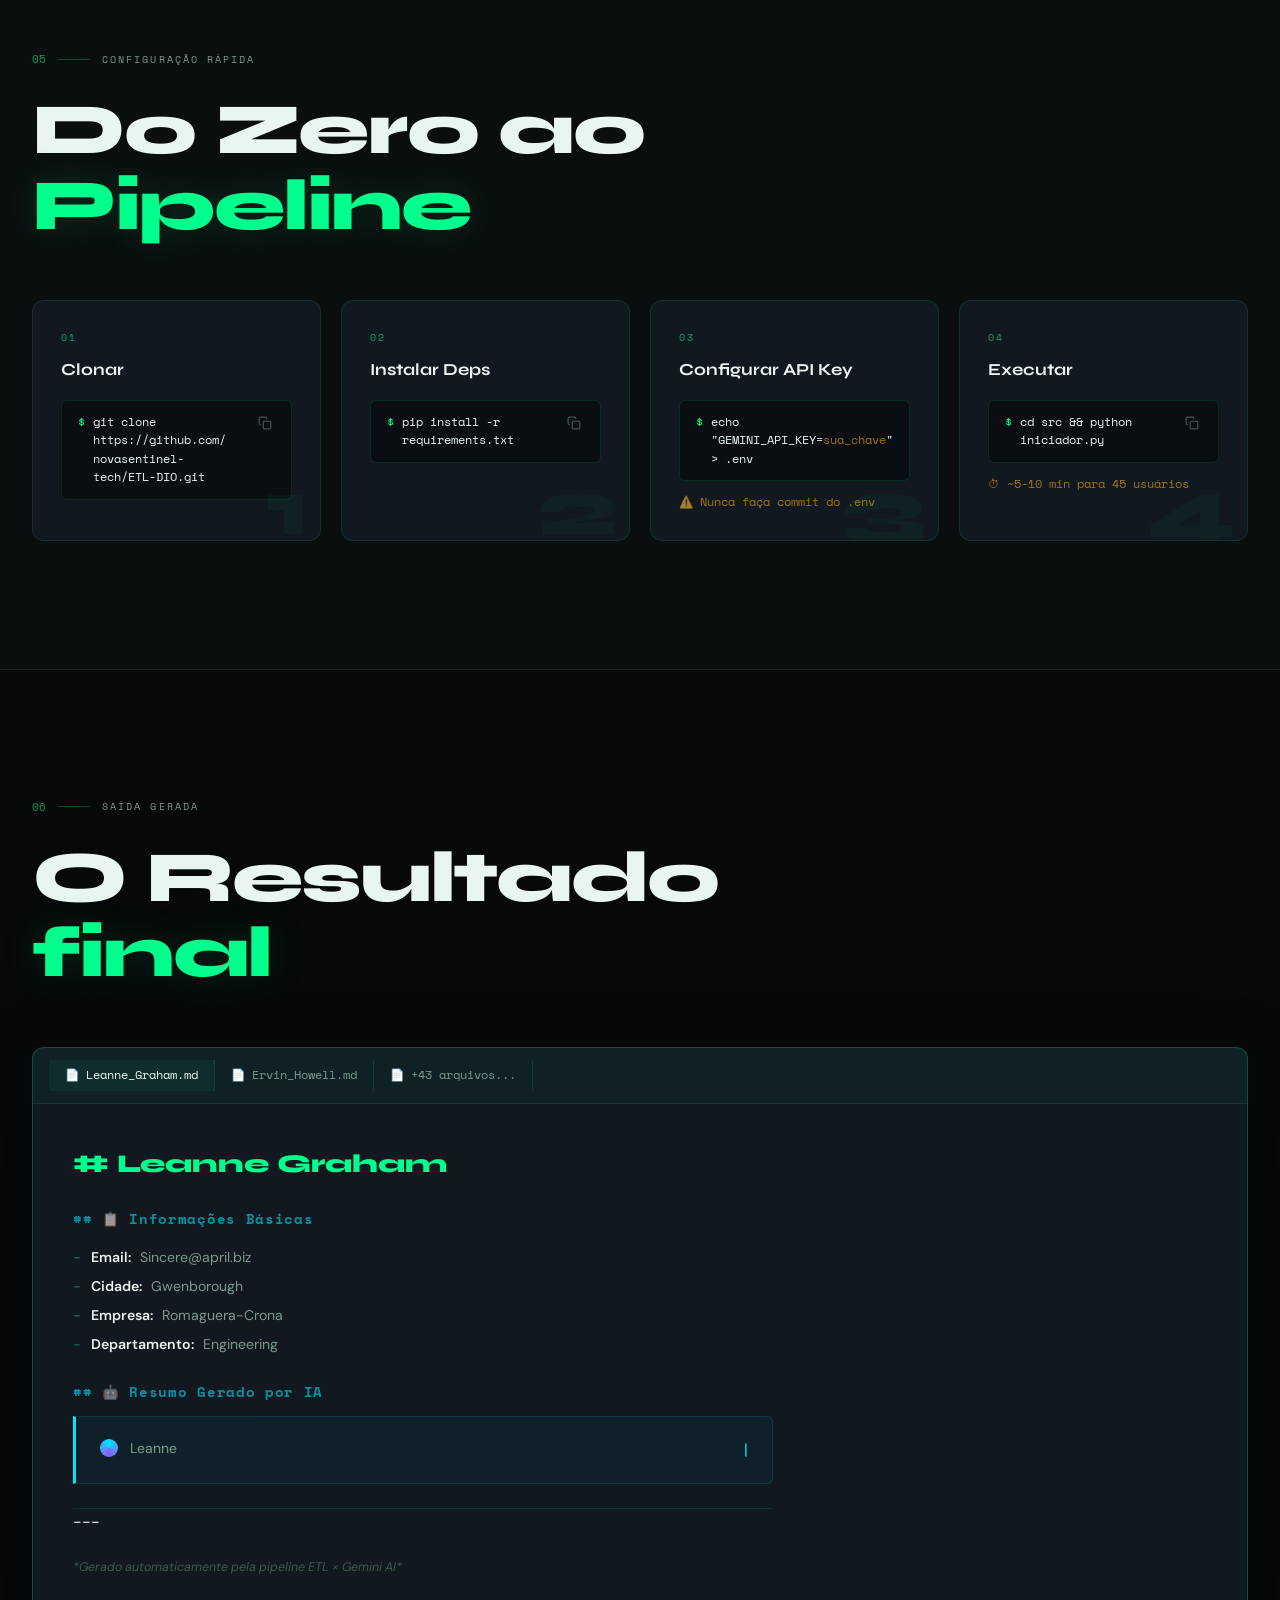
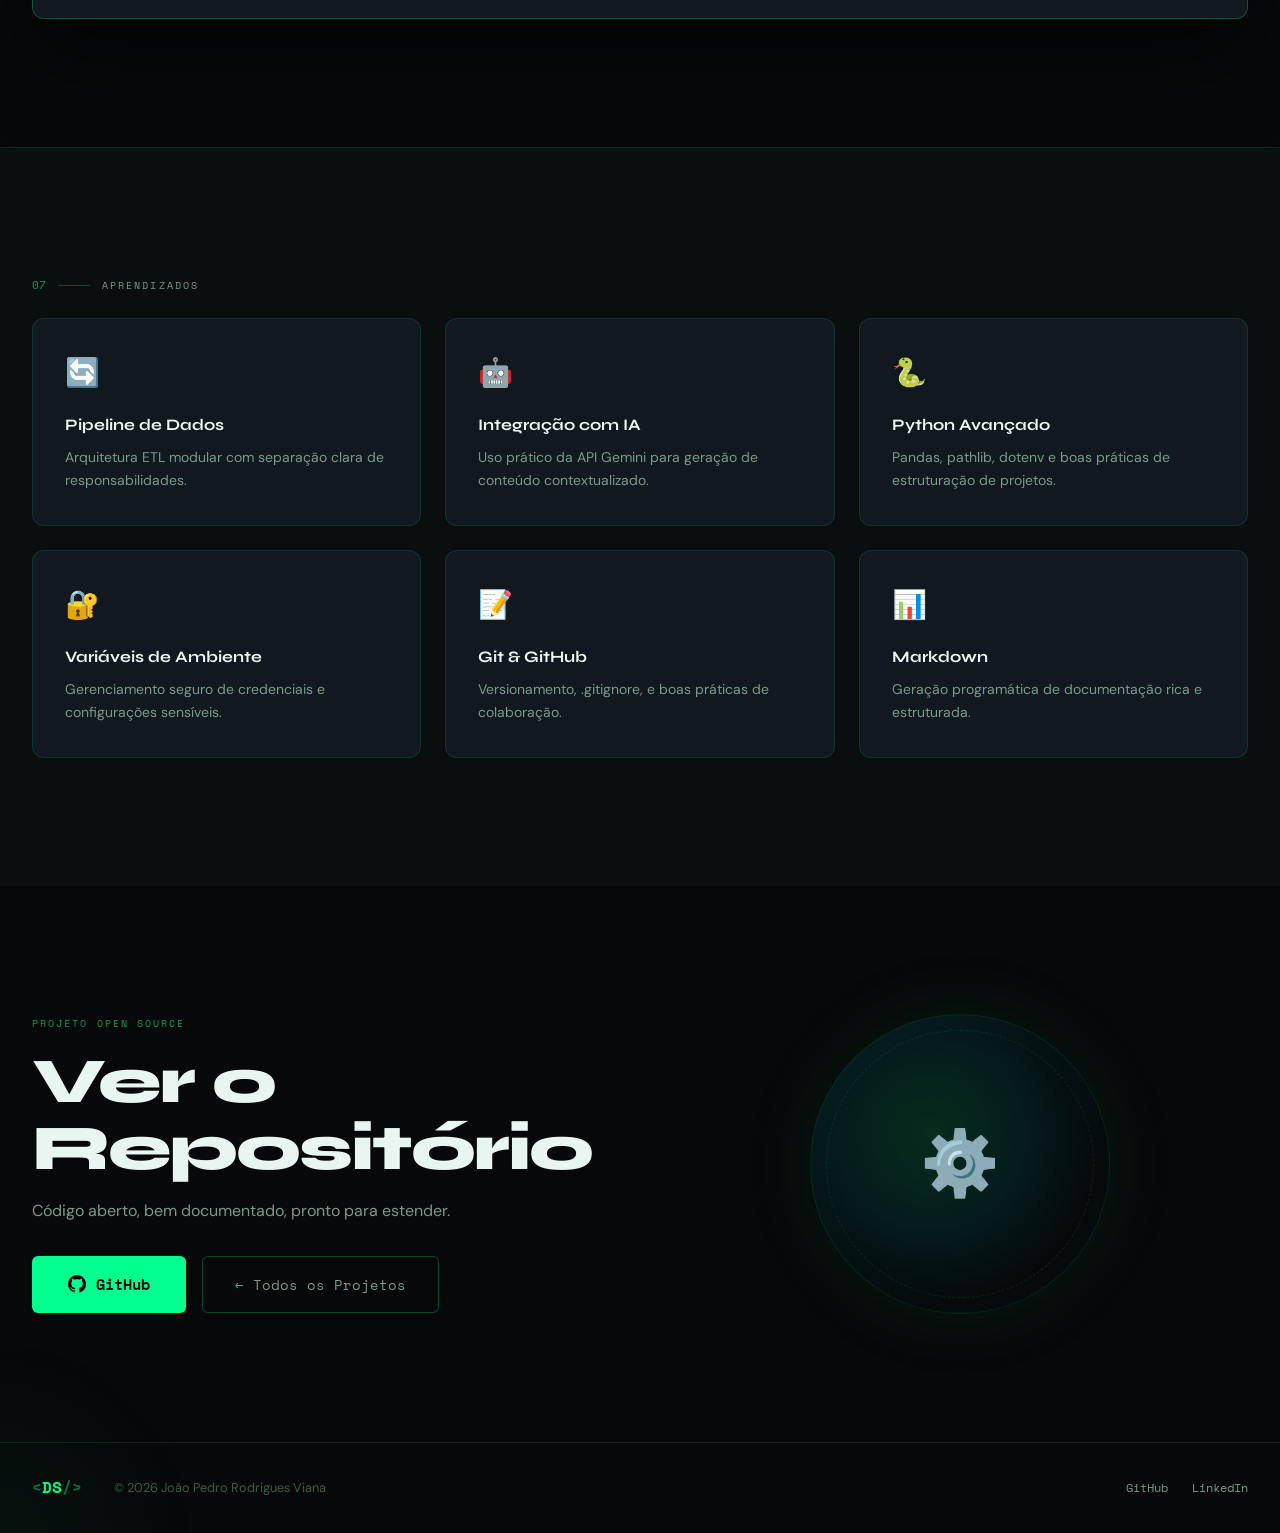
==== commit dbca3286: "etl design" ====
--- a/projeto-etl-dio.html
+++ b/projeto-etl-dio.html
@@ -3,103 +3,640 @@
 <head>
   <meta charset="UTF-8">
   <meta name="viewport" content="width=device-width, initial-scale=1.0">
-  <title>ETL com Gemini AI | Portfólio</title>
+  <title>ETL × Gemini AI — Pipeline Inteligente</title>
   <meta name="description" content="Pipeline ETL inteligente com integração de IA Gemini para processamento avançado de dados.">
   <link rel="icon" href="data:image/svg+xml,<svg xmlns='http://www.w3.org/2000/svg' viewBox='0 0 100 100'><text y='.9em' font-size='90'>⚙️</text></svg>">
   <link rel="preconnect" href="https://fonts.googleapis.com">
   <link rel="preconnect" href="https://fonts.gstatic.com" crossorigin>
-  <link href="https://fonts.googleapis.com/css2?family=Inter:wght@300;400;500;600;700;800;900&family=JetBrains+Mono:wght@400;500;600&display=swap" rel="stylesheet">
-  <link rel="stylesheet" href="styles.css">
+  <link href="https://fonts.googleapis.com/css2?family=Space+Mono:ital,wght@0,400;0,700;1,400&family=Syne:wght@400;600;700;800&family=DM+Sans:ital,opsz,wght@0,9..40,300;0,9..40,400;0,9..40,500;1,9..40,300&display=swap" rel="stylesheet">
+  <link rel="stylesheet" href="etl-styles.css">
 </head>
 <body>
-  <div class="cursor-glow" id="cursorGlow"></div>
-  <div class="loading-screen" id="loadingScreen">
-    <div class="loading-neural"><div class="neural-core"></div><div class="neural-ring neural-ring-1"></div><div class="neural-ring neural-ring-2"></div><div class="neural-ring neural-ring-3"></div></div>
-    <div class="loading-text"><span class="loading-char" style="--i:0">C</span><span class="loading-char" style="--i:1">a</span><span class="loading-char" style="--i:2">r</span><span class="loading-char" style="--i:3">r</span><span class="loading-char" style="--i:4">e</span><span class="loading-char" style="--i:5">g</span><span class="loading-char" style="--i:6">a</span><span class="loading-char" style="--i:7">n</span><span class="loading-char" style="--i:8">d</span><span class="loading-char" style="--i:9">o</span><span class="loading-char" style="--i:10">.</span><span class="loading-char" style="--i:11">.</span><span class="loading-char" style="--i:12">.</span></div>
-    <div class="loading-bar"><div class="loading-bar-fill"></div></div>
-  </div>
-  <nav class="navbar" id="navbar">
-    <div class="nav-container">
-      <a href="index.html" class="nav-logo"><span class="logo-bracket">&lt;</span><span class="logo-text">DS</span><span class="logo-bracket">/&gt;</span></a>
-      <ul class="nav-links" id="navLinks">
-        <li><a href="index.html#hero" class="nav-link">Home</a></li>
-        <li><a href="index.html#about" class="nav-link">Sobre</a></li>
-        <li><a href="index.html#skills" class="nav-link">Skills</a></li>
-        <li><a href="index.html#projects" class="nav-link active">Projetos</a></li>
-        <li><a href="index.html#experience" class="nav-link">Experiência</a></li>
-        <li><a href="index.html#contact" class="nav-link">Contato</a></li>
-      </ul>
-      <button class="nav-toggle" id="navToggle" aria-label="Toggle navigation"><span class="hamburger-line"></span><span class="hamburger-line"></span><span class="hamburger-line"></span></button>
+
+  <!-- Scan Lines Overlay -->
+  <div class="scanlines" aria-hidden="true"></div>
+  
+  <!-- Noise Texture -->
+  <div class="noise" aria-hidden="true"></div>
+
+  <!-- Floating Data Particles -->
+  <canvas id="dataCanvas" class="data-canvas" aria-hidden="true"></canvas>
+
+  <!-- Navigation -->
+  <nav class="nav" id="navbar">
+    <div class="nav-inner">
+      <a href="index.html" class="nav-logo">
+        <span class="logo-sym">&lt;</span><span class="logo-name">DS</span><span class="logo-sym">/&gt;</span>
+      </a>
+      <div class="nav-breadcrumb">
+        <a href="index.html#projects" class="breadcrumb-link">projetos</a>
+        <span class="breadcrumb-sep">→</span>
+        <span class="breadcrumb-current">etl-dio</span>
+      </div>
+      <div class="nav-status">
+        <span class="status-dot"></span>
+        <span class="status-text">pipeline: ativo</span>
+      </div>
     </div>
   </nav>
-  <section class="section project-page-hero" id="project-hero">
-    <div class="container">
-      <div class="breadcrumb animate-on-scroll"><a href="index.html#projects">Projetos</a><span class="breadcrumb-sep">/</span><span class="breadcrumb-current">ETL DIO</span></div>
-      <div class="project-page-header animate-on-scroll" data-delay="100">
-        <div class="project-hero-icon">⚙️</div>
-        <h1 class="project-page-title">ETL com Gemini AI</h1>
-        <p class="project-page-subtitle">Pipeline de extração, transformação e carregamento de dados com integração inteligente de IA Gemini para análise avançada</p>
-        <div class="project-page-badges"><span class="badge-python">Python</span><span class="badge-license">MIT</span></div>
-        <div class="project-page-cta"><a href="https://github.com/novasentinel-tech" class="btn btn-primary" target="_blank"><span class="btn-text">Ver no GitHub</span><span class="btn-icon">→</span></a></div>
-      </div>
-    </div>
-  </section>
-  <section class="section project-page-content">
-    <div class="container">
-      <div class="project-page-grid animate-on-scroll" data-delay="100">
-        <div class="project-page-visual">
-          <div class="project-detail-image-placeholder" style="background: linear-gradient(135deg, #667eea 0%, #764ba2 100%);"><div class="placeholder-icon">⚙️</div></div>
-        </div>
-        <div class="project-page-details">
-          <div class="project-section">
-            <h2 class="section-subtitle">📋 O Que É</h2>
-            <p>Projeto educacional que demonstra a construção de um pipeline ETL completo integrando a API Gemini AI. Transforma dados brutos em insights inteligentes através de processamento em etapas bem definidas.</p>
-          </div>
-          <div class="project-section">
-            <h2 class="section-subtitle">🔄 Estrutura do Projeto</h2>
-            <ul class="feature-list">
-              <li><strong>Extract:</strong> Coleta e leitura de dados de diferentes fontes</li>
-              <li><strong>Transform:</strong> Limpeza, normalização e processamento inteligente</li>
-              <li><strong>Load:</strong> Armazenamento e formatação dos dados processados</li>
-              <li><strong>Intelligence:</strong> Análise aumentada com IA Gemini</li>
-            </ul>
-          </div>
-          <div class="project-section">
-            <h2 class="section-subtitle">✨ Funcionalidades</h2>
-            <ul class="feature-list">
-              <li>Pipeline ETL modular e extensível</li>
-              <li>Integração com API Gemini para análise inteligente</li>
-              <li>Processamento de múltiplos formatos de dados</li>
-              <li>Geração de relatórios em Markdown</li>
-              <li>Validação automática de dados</li>
-              <li>Logging detalhado de operações</li>
-            </ul>
-          </div>
-          <div class="project-section">
-            <h2 class="section-subtitle">🛠️ Tecnologias</h2>
-            <div class="tech-stack"><span class="tech-tag">Python</span><span class="tech-tag">Gemini AI</span><span class="tech-tag">Pandas</span><span class="tech-tag">ETL</span><span class="tech-tag">Markdown</span></div>
-          </div>
-          <div class="project-section cta-section">
-            <a href="https://github.com/novasentinel-tech" class="btn btn-primary" target="_blank"><span class="btn-text">Acessar Repositório</span><span class="btn-icon">→</span></a>
-            <a href="index.html#projects" class="btn btn-secondary"><span class="btn-text">Voltar aos Projetos</span><span class="btn-icon">←</span></a>
-          </div>
-        </div>
-      </div>
-    </div>
-  </section>
+
+  <!-- HERO: Live Terminal -->
+  <section class="hero-section" id="hero">
+    <div class="hero-left">
+      <div class="project-label">
+        <span class="label-num">01</span>
+        <span class="label-line"></span>
+        <span class="label-text">PROJETO ETL</span>
+      </div>
+      <h1 class="hero-title">
+        <span class="title-word title-w1">ETL</span>
+        <span class="title-cross">×</span>
+        <span class="title-word title-w2">GEMINI</span>
+        <br>
+        <span class="title-sub">PIPELINE INTELIGENTE</span>
+      </h1>
+      <p class="hero-desc">
+        45 usuários. 3 estágios. 1 IA. Pipeline de dados com integração
+        Gemini que transforma CSV em insights em Markdown.
+      </p>
+      <div class="hero-actions">
+        <a href="https://github.com/novasentinel-tech" target="_blank" class="cta-primary">
+          <svg width="16" height="16" viewBox="0 0 24 24" fill="currentColor"><path d="M12 0C5.37 0 0 5.37 0 12c0 5.31 3.435 9.795 8.205 11.385.6.105.825-.255.825-.57 0-.285-.015-1.23-.015-2.235-3.015.555-3.795-.735-4.035-1.41-.135-.345-.72-1.41-1.23-1.695-.42-.225-1.02-.78-.015-.795.945-.015 1.62.87 1.845 1.23 1.08 1.815 2.805 1.305 3.495.99.105-.78.42-1.305.765-1.605-2.67-.3-5.46-1.335-5.46-5.925 0-1.305.465-2.385 1.23-3.225-.12-.3-.54-1.53.12-3.18 0 0 1.005-.315 3.3 1.23.96-.27 1.98-.405 3-.405s2.04.135 3 .405c2.295-1.56 3.3-1.23 3.3-1.23.66 1.65.24 2.88.12 3.18.765.84 1.23 1.905 1.23 3.225 0 4.605-2.805 5.625-5.475 5.925.435.375.81 1.095.81 2.22 0 1.605-.015 2.895-.015 3.3 0 .315.225.69.825.57A12.02 12.02 0 0024 12c0-6.63-5.37-12-12-12z"/></svg>
+          Ver Repositório
+        </a>
+        <a href="index.html#projects" class="cta-secondary">← Voltar</a>
+      </div>
+    </div>
+
+    <div class="hero-right">
+      <!-- Live Terminal Window -->
+      <div class="terminal-window">
+        <div class="terminal-topbar">
+          <div class="term-dots">
+            <span class="dot dot-r"></span>
+            <span class="dot dot-y"></span>
+            <span class="dot dot-g"></span>
+          </div>
+          <span class="term-title">pipeline — bash</span>
+          <span class="term-badge">LIVE</span>
+        </div>
+        <div class="terminal-body" id="terminalBody">
+          <div class="term-line"><span class="term-prompt">$</span> <span class="term-cmd">python src/iniciador.py</span></div>
+          <div class="term-line term-info" id="tl1"></div>
+          <div class="term-line term-success" id="tl2"></div>
+          <div class="term-line term-warn" id="tl3"></div>
+          <div class="term-line term-info" id="tl4"></div>
+          <div class="term-line term-success" id="tl5"></div>
+          <div class="term-line term-data" id="tl6"></div>
+          <div class="term-line term-success" id="tl7"></div>
+          <div class="term-line term-data" id="tl8"></div>
+          <div class="term-line" id="tl9"></div>
+          <div class="term-line term-bright" id="tl10"></div>
+          <div class="term-cursor" id="termCursor">█</div>
+        </div>
+      </div>
+    </div>
+  </section>
+
+  <!-- PIPELINE VISUALIZER -->
+  <section class="pipeline-section" id="pipeline">
+    <div class="section-label">
+      <span class="label-num">02</span>
+      <span class="label-line"></span>
+      <span class="label-text">FLUXO DE DADOS</span>
+    </div>
+    <h2 class="section-title">Pipeline ETL<br><em>ao vivo</em></h2>
+
+    <div class="pipeline-viz">
+      <!-- Stage 1: Extract -->
+      <div class="pipe-stage" data-stage="extract">
+        <div class="stage-header">
+          <div class="stage-icon">
+            <svg width="28" height="28" viewBox="0 0 24 24" fill="none" stroke="currentColor" stroke-width="1.5"><path d="M14 2H6a2 2 0 00-2 2v16a2 2 0 002 2h12a2 2 0 002-2V8z"/><polyline points="14,2 14,8 20,8"/><line x1="16" y1="13" x2="8" y2="13"/><line x1="16" y1="17" x2="8" y2="17"/></svg>
+          </div>
+          <div>
+            <div class="stage-num">01</div>
+            <div class="stage-name">EXTRACT</div>
+          </div>
+          <div class="stage-status active">
+            <span class="pulse-ring"></span>
+          </div>
+        </div>
+        <div class="stage-content">
+          <div class="stage-metric"><span class="metric-val" data-target="45">0</span><span class="metric-label">usuários</span></div>
+          <div class="stage-metric"><span class="metric-val" data-target="8">0</span><span class="metric-label">campos</span></div>
+        </div>
+        <div class="stage-file">
+          <span class="file-icon">📄</span>
+          <span class="file-name">usuarios.csv</span>
+          <span class="file-size">12.4 KB</span>
+        </div>
+        <div class="data-bar">
+          <div class="data-bar-fill" style="--delay:0.2s; --width: 100%"></div>
+        </div>
+      </div>
+
+      <!-- Arrow Flow -->
+      <div class="pipe-arrow">
+        <div class="arrow-line">
+          <div class="arrow-flow"></div>
+        </div>
+        <span class="arrow-label">pandas</span>
+      </div>
+
+      <!-- Stage 2: Transform -->
+      <div class="pipe-stage" data-stage="transform">
+        <div class="stage-header">
+          <div class="stage-icon">
+            <svg width="28" height="28" viewBox="0 0 24 24" fill="none" stroke="currentColor" stroke-width="1.5"><polygon points="12,2 2,7 12,12 22,7 12,2"/><polyline points="2,17 12,22 22,17"/><polyline points="2,12 12,17 22,12"/></svg>
+          </div>
+          <div>
+            <div class="stage-num">02</div>
+            <div class="stage-name">TRANSFORM</div>
+          </div>
+          <div class="stage-status processing">
+            <span class="spin-ring"></span>
+          </div>
+        </div>
+        <div class="stage-content">
+          <div class="stage-metric"><span class="metric-val" data-target="45">0</span><span class="metric-label">processados</span></div>
+          <div class="stage-metric"><span class="metric-val" data-target="4">0</span><span class="metric-label">dept.</span></div>
+        </div>
+        <div class="gemini-badge">
+          <div class="gemini-orb"></div>
+          <span>Gemini AI</span>
+        </div>
+        <div class="data-bar">
+          <div class="data-bar-fill" style="--delay:0.8s; --width: 78%"></div>
+        </div>
+      </div>
+
+      <!-- Arrow Flow -->
+      <div class="pipe-arrow">
+        <div class="arrow-line">
+          <div class="arrow-flow"></div>
+        </div>
+        <span class="arrow-label">gemini-api</span>
+      </div>
+
+      <!-- Stage 3: Load -->
+      <div class="pipe-stage" data-stage="load">
+        <div class="stage-header">
+          <div class="stage-icon">
+            <svg width="28" height="28" viewBox="0 0 24 24" fill="none" stroke="currentColor" stroke-width="1.5"><path d="M21 15v4a2 2 0 01-2 2H5a2 2 0 01-2-2v-4"/><polyline points="7,10 12,15 17,10"/><line x1="12" y1="15" x2="12" y2="3"/></svg>
+          </div>
+          <div>
+            <div class="stage-num">03</div>
+            <div class="stage-name">LOAD</div>
+          </div>
+          <div class="stage-status idle">
+            <span class="idle-dot"></span>
+          </div>
+        </div>
+        <div class="stage-content">
+          <div class="stage-metric"><span class="metric-val" data-target="45">0</span><span class="metric-label">arquivos .md</span></div>
+          <div class="stage-metric"><span class="metric-val" data-target="3">0</span><span class="metric-label">min</span></div>
+        </div>
+        <div class="stage-file">
+          <span class="file-icon">📁</span>
+          <span class="file-name">resumos_markdown/</span>
+          <span class="file-size">87.2 KB</span>
+        </div>
+        <div class="data-bar">
+          <div class="data-bar-fill" style="--delay:1.4s; --width: 55%"></div>
+        </div>
+      </div>
+    </div>
+  </section>
+
+  <!-- CODE ANATOMY -->
+  <section class="code-section" id="code">
+    <div class="section-label">
+      <span class="label-num">03</span>
+      <span class="label-line"></span>
+      <span class="label-text">ANATOMIA DO CÓDIGO</span>
+    </div>
+
+    <div class="code-grid">
+      <div class="code-map">
+        <h3 class="code-map-title">Estrutura do Projeto</h3>
+        <div class="file-tree" id="fileTree">
+          <div class="tree-root">ETL-CURSO-DIO/</div>
+          <div class="tree-item" data-file="iniciador">
+            <span class="tree-indent">├─</span>
+            <span class="tree-folder">src/</span>
+          </div>
+          <div class="tree-item tree-file selectable active" data-file="iniciador" data-panel="iniciador">
+            <span class="tree-indent">│ ├─</span>
+            <span class="tree-icon">🎬</span>
+            <span>iniciador.py</span>
+            <span class="tree-badge">maestro</span>
+          </div>
+          <div class="tree-item tree-file selectable" data-file="extracao" data-panel="extracao">
+            <span class="tree-indent">│ ├─</span>
+            <span class="tree-icon">📥</span>
+            <span>extracao.py</span>
+            <span class="tree-badge">extract</span>
+          </div>
+          <div class="tree-item tree-file selectable" data-file="transformacao" data-panel="transformacao">
+            <span class="tree-indent">│ ├─</span>
+            <span class="tree-icon">🤖</span>
+            <span>transformacao.py</span>
+            <span class="tree-badge">AI</span>
+          </div>
+          <div class="tree-item tree-file selectable" data-file="carregamento" data-panel="carregamento">
+            <span class="tree-indent">│ └─</span>
+            <span class="tree-icon">💾</span>
+            <span>carregamento.py</span>
+            <span class="tree-badge">load</span>
+          </div>
+          <div class="tree-item">
+            <span class="tree-indent">├─</span>
+            <span class="tree-folder">dados/</span>
+          </div>
+          <div class="tree-item tree-file">
+            <span class="tree-indent">│ └─</span>
+            <span class="tree-icon">📊</span>
+            <span>usuarios.csv</span>
+            <span class="tree-size">12.4KB</span>
+          </div>
+          <div class="tree-item tree-file">
+            <span class="tree-indent">├─</span>
+            <span class="tree-icon">🔒</span>
+            <span>.env</span>
+            <span class="tree-badge warn">secret</span>
+          </div>
+          <div class="tree-item tree-file">
+            <span class="tree-indent">└─</span>
+            <span class="tree-icon">📦</span>
+            <span>requirements.txt</span>
+          </div>
+        </div>
+      </div>
+
+      <div class="code-viewer">
+        <div class="code-tabs">
+          <button class="code-tab active" data-panel="iniciador">iniciador.py</button>
+          <button class="code-tab" data-panel="extracao">extracao.py</button>
+          <button class="code-tab" data-panel="transformacao">transformacao.py</button>
+          <button class="code-tab" data-panel="carregamento">carregamento.py</button>
+        </div>
+        <div class="code-panels">
+          <div class="code-panel active" id="panel-iniciador">
+            <pre class="code-block"><span class="c-comment"># 🎬 iniciador.py — O Maestro da Pipeline</span>
+<span class="c-comment"># Orquestra os 3 estágios em sequência</span>
+
+<span class="c-kw">from</span> extracao <span class="c-kw">import</span> extrair_csv, categorizar_usuarios
+<span class="c-kw">from</span> transformacao <span class="c-kw">import</span> transformar_usuarios
+<span class="c-kw">from</span> carregamento <span class="c-kw">import</span> carregar_em_markdown
+
+<span class="c-kw">def</span> <span class="c-fn">executar_pipeline</span>():
+    <span class="c-str">"""Pipeline ETL completo com Gemini AI"""</span>
+    
+    <span class="c-comment"># ── EXTRACT ───────────────────────────────</span>
+    df = <span class="c-fn">extrair_csv</span>(<span class="c-str">"usuarios.csv"</span>)
+    categorizados = <span class="c-fn">categorizar_usuarios</span>(df)
+    
+    <span class="c-comment"># ── TRANSFORM (Gemini faz a magia aqui) ──</span>
+    transformados = <span class="c-fn">transformar_usuarios</span>(categorizados)
+    
+    <span class="c-comment"># ── LOAD ──────────────────────────────────</span>
+    <span class="c-fn">carregar_em_markdown</span>(transformados)
+    
+    print(<span class="c-str">f"✅ Pipeline completo! {len(transformados)} usuários"</span>)
+
+<span class="c-kw">if</span> __name__ == <span class="c-str">"__main__"</span>:
+    <span class="c-fn">executar_pipeline</span>()</pre>
+          </div>
+          <div class="code-panel" id="panel-extracao">
+            <pre class="code-block"><span class="c-comment"># 📥 extracao.py — Lê e Organiza Dados</span>
+
+<span class="c-kw">import</span> pandas <span class="c-kw">as</span> pd
+<span class="c-kw">from</span> pathlib <span class="c-kw">import</span> Path
+
+<span class="c-kw">def</span> <span class="c-fn">extrair_csv</span>(nome_arquivo: <span class="c-type">str</span>) -> pd.DataFrame:
+    <span class="c-str">"""Extrai dados do CSV e retorna DataFrame"""</span>
+    caminho = Path(<span class="c-str">"../dados"</span>) / nome_arquivo
+    df = pd.<span class="c-fn">read_csv</span>(caminho)
+    print(<span class="c-str">f"[EXTRACT] {len(df)} usuários carregados"</span>)
+    <span class="c-kw">return</span> df
+
+<span class="c-kw">def</span> <span class="c-fn">categorizar_usuarios</span>(df: pd.DataFrame) -> <span class="c-type">dict</span>:
+    <span class="c-str">"""Separa usuários por departamento"""</span>
+    departamentos = df[<span class="c-str">'departamento'</span>].<span class="c-fn">unique</span>()
+    
+    <span class="c-kw">return</span> {
+        dept: df[df[<span class="c-str">'departamento'</span>] == dept].<span class="c-fn">to_dict</span>(<span class="c-str">'records'</span>)
+        <span class="c-kw">for</span> dept <span class="c-kw">in</span> departamentos
+    }</pre>
+          </div>
+          <div class="code-panel" id="panel-transformacao">
+            <pre class="code-block"><span class="c-comment"># 🤖 transformacao.py — Gemini Fazendo Magia</span>
+
+<span class="c-kw">import</span> google.generativeai <span class="c-kw">as</span> genai
+<span class="c-kw">import</span> os
+
+genai.<span class="c-fn">configure</span>(api_key=os.<span class="c-fn">getenv</span>(<span class="c-str">"GEMINI_API_KEY"</span>))
+model = genai.<span class="c-fn">GenerativeModel</span>(<span class="c-str">"gemini-pro"</span>)
+
+<span class="c-kw">def</span> <span class="c-fn">gerar_resumo</span>(usuario: <span class="c-type">dict</span>) -> <span class="c-type">str</span>:
+    <span class="c-str">"""Gemini gera um resumo criativo do usuário"""</span>
+    prompt = <span class="c-str">f"""
+    Crie um resumo descontraído e criativo sobre:
+    Nome: {usuario['nome']}
+    Empresa: {usuario['empresa']}  
+    Cidade: {usuario['cidade']}
+    Departamento: {usuario['departamento']}
+    
+    Seja criativo, use emojis, max 3 parágrafos.
+    """</span>
+    response = model.<span class="c-fn">generate_content</span>(prompt)
+    <span class="c-kw">return</span> response.text
+
+<span class="c-kw">def</span> <span class="c-fn">transformar_usuarios</span>(categorizados: <span class="c-type">dict</span>) -> <span class="c-type">list</span>:
+    <span class="c-str">"""Aplica IA em cada usuário"""</span>
+    resultado = []
+    <span class="c-kw">for</span> dept, usuarios <span class="c-kw">in</span> categorizados.<span class="c-fn">items</span>():
+        <span class="c-kw">for</span> usuario <span class="c-kw">in</span> usuarios:
+            usuario[<span class="c-str">'resumo_ia'</span>] = <span class="c-fn">gerar_resumo</span>(usuario)
+            resultado.<span class="c-fn">append</span>(usuario)
+    <span class="c-kw">return</span> resultado</pre>
+          </div>
+          <div class="code-panel" id="panel-carregamento">
+            <pre class="code-block"><span class="c-comment"># 💾 carregamento.py — Salva em Markdown</span>
+
+<span class="c-kw">from</span> pathlib <span class="c-kw">import</span> Path
+
+<span class="c-kw">def</span> <span class="c-fn">gerar_markdown</span>(usuario: <span class="c-type">dict</span>) -> <span class="c-type">str</span>:
+    <span class="c-str">"""Formata usuário como documento Markdown"""</span>
+    <span class="c-kw">return</span> <span class="c-str">f"""# {usuario['nome']}
+
+## 📋 Informações Básicas
+- **Email**: {usuario['email']}
+- **Cidade**: {usuario['cidade']}
+- **Empresa**: {usuario['empresa']}
+- **Departamento**: {usuario['departamento']}
+
+## 🤖 Resumo Gerado por IA
+{usuario['resumo_ia']}
+
+---
+*Gerado por Pipeline ETL × Gemini AI*
+"""</span>
+
+<span class="c-kw">def</span> <span class="c-fn">carregar_em_markdown</span>(usuarios: <span class="c-type">list</span>):
+    <span class="c-str">"""Salva cada usuário como arquivo .md"""</span>
+    output = Path(<span class="c-str">"resumos_markdown"</span>)
+    output.<span class="c-fn">mkdir</span>(exist_ok=<span class="c-kw">True</span>)
+    
+    <span class="c-kw">for</span> u <span class="c-kw">in</span> usuarios:
+        nome_arquivo = u[<span class="c-str">'nome'</span>].<span class="c-fn">replace</span>(<span class="c-str">" "</span>, <span class="c-str">"_"</span>)
+        arquivo = output / <span class="c-str">f"{nome_arquivo}.md"</span>
+        arquivo.<span class="c-fn">write_text</span>(<span class="c-fn">gerar_markdown</span>(u))
+    
+    print(<span class="c-str">f"[LOAD] {len(usuarios)} arquivos salvos"</span>)</pre>
+          </div>
+        </div>
+      </div>
+    </div>
+  </section>
+
+  <!-- TECH STACK -->
+  <section class="tech-section" id="tech">
+    <div class="section-label">
+      <span class="label-num">04</span>
+      <span class="label-line"></span>
+      <span class="label-text">TECNOLOGIAS</span>
+    </div>
+    <div class="tech-grid">
+      <div class="tech-card">
+        <div class="tech-card-top">
+          <span class="tech-logo">🐍</span>
+          <span class="tech-version">3.10+</span>
+        </div>
+        <div class="tech-name">Python</div>
+        <div class="tech-role">Core Language</div>
+        <div class="tech-bar"><div class="tech-fill" data-w="97"></div></div>
+      </div>
+      <div class="tech-card featured">
+        <div class="tech-card-top">
+          <span class="tech-logo">✨</span>
+          <span class="tech-version">gemini-pro</span>
+        </div>
+        <div class="tech-name">Gemini AI</div>
+        <div class="tech-role">Inteligência & Resumos</div>
+        <div class="tech-bar"><div class="tech-fill" data-w="100"></div></div>
+        <div class="tech-featured-badge">destaque</div>
+      </div>
+      <div class="tech-card">
+        <div class="tech-card-top">
+          <span class="tech-logo">🐼</span>
+          <span class="tech-version">2.x</span>
+        </div>
+        <div class="tech-name">Pandas</div>
+        <div class="tech-role">Data Processing</div>
+        <div class="tech-bar"><div class="tech-fill" data-w="88"></div></div>
+      </div>
+      <div class="tech-card">
+        <div class="tech-card-top">
+          <span class="tech-logo">📝</span>
+          <span class="tech-version">markup</span>
+        </div>
+        <div class="tech-name">Markdown</div>
+        <div class="tech-role">Output Format</div>
+        <div class="tech-bar"><div class="tech-fill" data-w="75"></div></div>
+      </div>
+      <div class="tech-card">
+        <div class="tech-card-top">
+          <span class="tech-logo">🔐</span>
+          <span class="tech-version">.env</span>
+        </div>
+        <div class="tech-name">dotenv</div>
+        <div class="tech-role">Config Seguro</div>
+        <div class="tech-bar"><div class="tech-fill" data-w="60"></div></div>
+      </div>
+    </div>
+  </section>
+
+  <!-- QUICKSTART -->
+  <section class="setup-section" id="setup">
+    <div class="section-label">
+      <span class="label-num">05</span>
+      <span class="label-line"></span>
+      <span class="label-text">CONFIGURAÇÃO RÁPIDA</span>
+    </div>
+    <h2 class="section-title">Do Zero ao<br><em>Pipeline</em></h2>
+
+    <div class="steps-grid">
+      <div class="step-card" data-step="1">
+        <div class="step-num">01</div>
+        <div class="step-content">
+          <h3 class="step-title">Clonar</h3>
+          <div class="step-terminal">
+            <span class="st-prompt">$</span>
+            <span class="st-cmd">git clone https://github.com/<br>novasentinel-tech/ETL-DIO.git</span>
+            <button class="copy-btn" data-copy="git clone https://github.com/novasentinel-tech/ETL-DIO.git">
+              <svg width="14" height="14" viewBox="0 0 24 24" fill="none" stroke="currentColor" stroke-width="2"><rect x="9" y="9" width="13" height="13" rx="2" ry="2"/><path d="M5 15H4a2 2 0 01-2-2V4a2 2 0 012-2h9a2 2 0 012 2v1"/></svg>
+            </button>
+          </div>
+        </div>
+      </div>
+      <div class="step-card" data-step="2">
+        <div class="step-num">02</div>
+        <div class="step-content">
+          <h3 class="step-title">Instalar Deps</h3>
+          <div class="step-terminal">
+            <span class="st-prompt">$</span>
+            <span class="st-cmd">pip install -r requirements.txt</span>
+            <button class="copy-btn" data-copy="pip install -r requirements.txt">
+              <svg width="14" height="14" viewBox="0 0 24 24" fill="none" stroke="currentColor" stroke-width="2"><rect x="9" y="9" width="13" height="13" rx="2" ry="2"/><path d="M5 15H4a2 2 0 01-2-2V4a2 2 0 012-2h9a2 2 0 012 2v1"/></svg>
+            </button>
+          </div>
+        </div>
+      </div>
+      <div class="step-card" data-step="3">
+        <div class="step-num">03</div>
+        <div class="step-content">
+          <h3 class="step-title">Configurar API Key</h3>
+          <div class="step-terminal">
+            <span class="st-prompt">$</span>
+            <span class="st-cmd">echo "GEMINI_API_KEY=<span class="st-var">sua_chave</span>" > .env</span>
+          </div>
+          <p class="step-note">⚠️ Nunca faça commit do .env</p>
+        </div>
+      </div>
+      <div class="step-card" data-step="4">
+        <div class="step-num">04</div>
+        <div class="step-content">
+          <h3 class="step-title">Executar</h3>
+          <div class="step-terminal">
+            <span class="st-prompt">$</span>
+            <span class="st-cmd">cd src && python iniciador.py</span>
+            <button class="copy-btn" data-copy="cd src && python iniciador.py">
+              <svg width="14" height="14" viewBox="0 0 24 24" fill="none" stroke="currentColor" stroke-width="2"><rect x="9" y="9" width="13" height="13" rx="2" ry="2"/><path d="M5 15H4a2 2 0 01-2-2V4a2 2 0 012-2h9a2 2 0 012 2v1"/></svg>
+            </button>
+          </div>
+          <p class="step-note">⏱ ~5-10 min para 45 usuários</p>
+        </div>
+      </div>
+    </div>
+  </section>
+
+  <!-- OUTPUT PREVIEW -->
+  <section class="output-section" id="output">
+    <div class="section-label">
+      <span class="label-num">06</span>
+      <span class="label-line"></span>
+      <span class="label-text">SAÍDA GERADA</span>
+    </div>
+    <h2 class="section-title">O Resultado<br><em>final</em></h2>
+
+    <div class="output-preview">
+      <div class="output-header">
+        <div class="output-tabs">
+          <span class="out-tab active">📄 Leanne_Graham.md</span>
+          <span class="out-tab">📄 Ervin_Howell.md</span>
+          <span class="out-tab">📄 +43 arquivos...</span>
+        </div>
+      </div>
+      <div class="output-body">
+        <div class="md-preview">
+          <h1 class="md-h1"># Leanne Graham</h1>
+          <h2 class="md-h2">## 📋 Informações Básicas</h2>
+          <div class="md-list">
+            <div class="md-item"><span class="md-bullet">-</span> <span class="md-bold">Email:</span> Sincere@april.biz</div>
+            <div class="md-item"><span class="md-bullet">-</span> <span class="md-bold">Cidade:</span> Gwenborough</div>
+            <div class="md-item"><span class="md-bullet">-</span> <span class="md-bold">Empresa:</span> Romaguera-Crona</div>
+            <div class="md-item"><span class="md-bullet">-</span> <span class="md-bold">Departamento:</span> Engineering</div>
+          </div>
+          <h2 class="md-h2">## 🤖 Resumo Gerado por IA</h2>
+          <div class="md-gemini-block">
+            <div class="gemini-typing-indicator">
+              <div class="gem-orb-small"></div>
+              <span id="geminiTypedText" class="gemini-typed"></span><span class="gemini-cursor">|</span>
+            </div>
+          </div>
+          <div class="md-hr">---</div>
+          <div class="md-footer"><em>*Gerado automaticamente pela pipeline ETL × Gemini AI*</em></div>
+        </div>
+      </div>
+    </div>
+  </section>
+
+  <!-- LEARNINGS -->
+  <section class="learn-section" id="learn">
+    <div class="section-label">
+      <span class="label-num">07</span>
+      <span class="label-line"></span>
+      <span class="label-text">APRENDIZADOS</span>
+    </div>
+    <div class="learn-grid">
+      <div class="learn-card">
+        <div class="learn-icon">🔄</div>
+        <h3>Pipeline de Dados</h3>
+        <p>Arquitetura ETL modular com separação clara de responsabilidades.</p>
+      </div>
+      <div class="learn-card">
+        <div class="learn-icon">🤖</div>
+        <h3>Integração com IA</h3>
+        <p>Uso prático da API Gemini para geração de conteúdo contextualizado.</p>
+      </div>
+      <div class="learn-card">
+        <div class="learn-icon">🐍</div>
+        <h3>Python Avançado</h3>
+        <p>Pandas, pathlib, dotenv e boas práticas de estruturação de projetos.</p>
+      </div>
+      <div class="learn-card">
+        <div class="learn-icon">🔐</div>
+        <h3>Variáveis de Ambiente</h3>
+        <p>Gerenciamento seguro de credenciais e configurações sensíveis.</p>
+      </div>
+      <div class="learn-card">
+        <div class="learn-icon">📝</div>
+        <h3>Git & GitHub</h3>
+        <p>Versionamento, .gitignore, e boas práticas de colaboração.</p>
+      </div>
+      <div class="learn-card">
+        <div class="learn-icon">📊</div>
+        <h3>Markdown</h3>
+        <p>Geração programática de documentação rica e estruturada.</p>
+      </div>
+    </div>
+  </section>
+
+  <!-- CTA -->
+  <section class="cta-section">
+    <div class="cta-inner">
+      <div class="cta-label">PROJETO OPEN SOURCE</div>
+      <h2 class="cta-title">Ver o<br>Repositório</h2>
+      <p class="cta-desc">Código aberto, bem documentado, pronto para estender.</p>
+      <div class="cta-buttons">
+        <a href="https://github.com/novasentinel-tech/ETL-CURSO-ENGENHARIA-DE-DADOS-DIO" target="_blank" class="cta-primary large">
+          <svg width="18" height="18" viewBox="0 0 24 24" fill="currentColor"><path d="M12 0C5.37 0 0 5.37 0 12c0 5.31 3.435 9.795 8.205 11.385.6.105.825-.255.825-.57 0-.285-.015-1.23-.015-2.235-3.015.555-3.795-.735-4.035-1.41-.135-.345-.72-1.41-1.23-1.695-.42-.225-1.02-.78-.015-.795.945-.015 1.62.87 1.845 1.23 1.08 1.815 2.805 1.305 3.495.99.105-.78.42-1.305.765-1.605-2.67-.3-5.46-1.335-5.46-5.925 0-1.305.465-2.385 1.23-3.225-.12-.3-.54-1.53.12-3.18 0 0 1.005-.315 3.3 1.23.96-.27 1.98-.405 3-.405s2.04.135 3 .405c2.295-1.56 3.3-1.23 3.3-1.23.66 1.65.24 2.88.12 3.18.765.84 1.23 1.905 1.23 3.225 0 4.605-2.805 5.625-5.475 5.925.435.375.81 1.095.81 2.22 0 1.605-.015 2.895-.015 3.3 0 .315.225.69.825.57A12.02 12.02 0 0024 12c0-6.63-5.37-12-12-12z"/></svg>
+          GitHub
+        </a>
+        <a href="index.html#projects" class="cta-secondary large">← Todos os Projetos</a>
+      </div>
+    </div>
+    <div class="cta-visual">
+      <div class="cta-orb"></div>
+    </div>
+  </section>
+
+  <!-- Footer -->
   <footer class="footer">
-    <div class="container">
-      <div class="footer-content">
-        <div class="footer-logo"><span class="logo-bracket">&lt;</span><span class="logo-text">DS</span><span class="logo-bracket">/&gt;</span></div>
-        <p class="footer-text">Transformando dados em inteligência. Construído com paixão por Data Science.</p>
-        <div class="footer-socials">
-          <a href="https://github.com/novasentinel-tech" class="footer-social" aria-label="GitHub" target="_blank"><svg viewBox="0 0 24 24" fill="currentColor"><path d="M12 0C5.37 0 0 5.37 0 12c0 5.31 3.435 9.795 8.205 11.385.6.105.825-.255.825-.57 0-.285-.015-1.23-.015-2.235-3.015.555-3.795-.735-4.035-1.41-.135-.345-.72-1.41-1.23-1.695-.42-.225-1.02-.78-.015-.795.945-.015 1.62.87 1.845 1.23 1.08 1.815 2.805 1.305 3.495.99.105-.78.42-1.305.765-1.605-2.67-.3-5.46-1.335-5.46-5.925 0-1.305.465-2.385 1.23-3.225-.12-.3-.54-1.53.12-3.18 0 0 1.005-.315 3.3 1.23.96-.27 1.98-.405 3-.405s2.04.135 3 .405c2.295-1.56 3.3-1.23 3.3-1.23.66 1.65.24 2.88.12 3.18.765.84 1.23 1.905 1.23 3.225 0 4.605-2.805 5.625-5.475 5.925.435.375.81 1.095.81 2.22 0 1.605-.015 2.895-.015 3.3 0 .315.225.69.825.57A12.02 12.02 0 0024 12c0-6.63-5.37-12-12-12z"/></svg></a>
-          <a href="https://www.linkedin.com/in/joão-pedro-rodrigues-viana-8738142a8" class="footer-social" aria-label="LinkedIn" target="_blank"><svg viewBox="0 0 24 24" fill="currentColor"><path d="M20.447 20.452h-3.554v-5.569c0-1.328-.027-3.037-1.852-3.037-1.853 0-2.136 1.445-2.136 2.939v5.667H9.351V9h3.414v1.561h.046c.477-.9 1.637-1.85 3.37-1.85 3.601 0 4.267 2.37 4.267 5.455v6.286zM5.337 7.433a2.062 2.062 0 01-2.063-2.065 2.064 2.064 0 112.063 2.065zm1.782 13.019H3.555V9h3.564v11.452zM22.225 0H1.771C.792 0 0 .774 0 1.729v20.542C0 23.227.792 24 1.771 24h20.451C23.2 24 24 23.227 24 22.271V1.729C24 .774 23.2 0 22.222 0h.003z"/></svg></a>
-        </div>
-      </div>
-      <div class="footer-bottom"><p>&copy; 2026 João Pedro Rodrigues Viana. Todos os direitos reservados.</p></div>
+    <div class="footer-inner">
+      <a href="index.html" class="footer-logo">
+        <span>&lt;</span>DS<span>/&gt;</span>
+      </a>
+      <p class="footer-copy">&copy; 2026 João Pedro Rodrigues Viana</p>
+      <div class="footer-links">
+        <a href="https://github.com/novasentinel-tech/ETL-CURSO-ENGENHARIA-DE-DADOS-DIO" target="_blank">GitHub</a>
+        <a href="https://www.linkedin.com/in/joão-pedro-rodrigues-viana-8738142a8" target="_blank">LinkedIn</a>
+      </div>
     </div>
   </footer>
-  <script src="main.js"></script>
+
+  <script src="etl-script.js"></script>
 </body>
-</html>
+</html>
--- a/etl-styles.css
+++ b/etl-styles.css
@@ -0,0 +1,858 @@
+/* ===================================================
+   ETL × GEMINI AI — BIOPUNK TERMINAL AESTHETIC
+   Dark industrial + neon green + data-stream effects
+   =================================================== */
+
+/* ── Custom Properties ── */
+:root {
+  --bg:        #060809;
+  --bg-2:      #0a0e0f;
+  --bg-3:      #0f1518;
+  --bg-panel:  #0c1214;
+  --bg-card:   #111820;
+  --border:    rgba(0, 255, 140, 0.12);
+  --border-md: rgba(0, 255, 140, 0.25);
+  --border-hi: rgba(0, 255, 140, 0.5);
+  --green:     #00ff8c;
+  --green-dim: #00c96e;
+  --green-glow: rgba(0, 255, 140, 0.15);
+  --green-glow-strong: rgba(0, 255, 140, 0.35);
+  --cyan:      #00e5ff;
+  --cyan-dim:  rgba(0, 229, 255, 0.6);
+  --amber:     #ffb300;
+  --amber-dim: rgba(255, 179, 0, 0.6);
+  --red:       #ff3860;
+  --text-hi:   #e8f5f0;
+  --text-md:   #7a9a8a;
+  --text-lo:   #3d5a4a;
+  --font-mono: 'Space Mono', 'Courier New', monospace;
+  --font-disp: 'Syne', sans-serif;
+  --font-body: 'DM Sans', sans-serif;
+  --nav-h: 64px;
+  --ease: cubic-bezier(0.16, 1, 0.3, 1);
+}
+
+/* ── Reset ── */
+*, *::before, *::after { box-sizing: border-box; margin: 0; padding: 0; }
+html { scroll-behavior: smooth; font-size: 16px; -webkit-font-smoothing: antialiased; }
+body {
+  font-family: var(--font-body);
+  background: var(--bg);
+  color: var(--text-hi);
+  line-height: 1.6;
+  overflow-x: hidden;
+  min-height: 100vh;
+}
+a { text-decoration: none; color: inherit; }
+
+/* ── Scanlines ── */
+.scanlines {
+  position: fixed; inset: 0; z-index: 9998; pointer-events: none;
+  background: repeating-linear-gradient(
+    to bottom,
+    transparent 0px,
+    transparent 3px,
+    rgba(0, 0, 0, 0.04) 3px,
+    rgba(0, 0, 0, 0.04) 4px
+  );
+}
+
+/* ── Noise Texture ── */
+.noise {
+  position: fixed; inset: 0; z-index: 9997; pointer-events: none; opacity: 0.025;
+  background-image: url("data:image/svg+xml,%3Csvg viewBox='0 0 256 256' xmlns='http://www.w3.org/2000/svg'%3E%3Cfilter id='n'%3E%3CfeTurbulence type='fractalNoise' baseFrequency='0.9' numOctaves='4' stitchTiles='stitch'/%3E%3C/filter%3E%3Crect width='100%25' height='100%25' filter='url(%23n)'/%3E%3C/svg%3E");
+  background-repeat: repeat;
+}
+
+/* ── Data Canvas ── */
+.data-canvas {
+  position: fixed; inset: 0; z-index: 0; pointer-events: none;
+  opacity: 0.4;
+}
+
+/* ── Nav ── */
+.nav {
+  position: fixed; top: 0; left: 0; right: 0;
+  height: var(--nav-h); z-index: 1000;
+  border-bottom: 1px solid transparent;
+  transition: all 0.4s var(--ease);
+}
+.nav.scrolled {
+  background: rgba(6, 8, 9, 0.92);
+  backdrop-filter: blur(20px);
+  border-color: var(--border);
+}
+.nav-inner {
+  max-width: 1280px; margin: 0 auto;
+  padding: 0 2rem; height: 100%;
+  display: flex; align-items: center; gap: 2rem;
+}
+.nav-logo {
+  font-family: var(--font-mono); font-size: 1.1rem; font-weight: 700;
+  color: var(--green); letter-spacing: -0.02em;
+  transition: 0.2s;
+}
+.nav-logo span { opacity: 0.5; }
+.nav-logo:hover { text-shadow: 0 0 20px var(--green-glow-strong); }
+.nav-breadcrumb {
+  display: flex; align-items: center; gap: 0.5rem;
+  font-family: var(--font-mono); font-size: 0.75rem; color: var(--text-md);
+}
+.breadcrumb-link { color: var(--text-md); transition: 0.2s; }
+.breadcrumb-link:hover { color: var(--green); }
+.breadcrumb-sep { color: var(--text-lo); }
+.breadcrumb-current { color: var(--green); }
+.nav-status {
+  margin-left: auto;
+  display: flex; align-items: center; gap: 0.5rem;
+  font-family: var(--font-mono); font-size: 0.7rem; color: var(--text-md);
+}
+.status-dot {
+  width: 7px; height: 7px; border-radius: 50%;
+  background: var(--green);
+  box-shadow: 0 0 8px var(--green-glow-strong);
+  animation: blink 1.8s ease-in-out infinite;
+}
+@keyframes blink { 0%,100% { opacity: 1; } 50% { opacity: 0.3; } }
+
+/* ── Section Helpers ── */
+.section-label {
+  display: flex; align-items: center; gap: 0.75rem;
+  margin-bottom: 1.5rem;
+}
+.label-num {
+  font-family: var(--font-mono); font-size: 0.7rem;
+  color: var(--green); opacity: 0.6;
+}
+.label-line {
+  flex: 0 0 32px; height: 1px;
+  background: var(--border-md);
+}
+.label-text {
+  font-family: var(--font-mono); font-size: 0.65rem;
+  color: var(--text-md); letter-spacing: 0.2em;
+}
+
+/* ── Section Title ── */
+.section-title {
+  font-family: var(--font-disp); font-size: clamp(2.5rem, 6vw, 4.5rem);
+  font-weight: 800; line-height: 1.05; letter-spacing: -0.03em;
+  color: var(--text-hi); margin-bottom: 3.5rem;
+}
+.section-title em {
+  font-style: normal;
+  color: var(--green);
+  text-shadow: 0 0 40px var(--green-glow);
+}
+
+/* ═══════════════════════════════════════
+   HERO
+══════════════════════════════════════ */
+.hero-section {
+  position: relative; z-index: 1;
+  min-height: 100vh;
+  display: grid; grid-template-columns: 1fr 1.1fr;
+  gap: 3rem;
+  max-width: 1280px; margin: 0 auto;
+  padding: calc(var(--nav-h) + 5rem) 2rem 5rem;
+  align-items: center;
+}
+
+.project-label {
+  display: flex; align-items: center; gap: 0.75rem;
+  margin-bottom: 2rem;
+}
+.label-num { font-family: var(--font-mono); font-size: 0.7rem; color: var(--green); opacity: 0.6; }
+
+.hero-title {
+  font-family: var(--font-disp);
+  font-size: clamp(3.5rem, 8vw, 6.5rem);
+  font-weight: 800;
+  line-height: 1.0;
+  letter-spacing: -0.04em;
+  margin-bottom: 1.75rem;
+}
+.title-word {
+  display: block;
+  background: linear-gradient(135deg, var(--text-hi) 0%, rgba(232,245,240,0.7) 100%);
+  -webkit-background-clip: text; -webkit-text-fill-color: transparent; background-clip: text;
+}
+.title-cross {
+  display: inline-block;
+  color: var(--green);
+  text-shadow: 0 0 30px var(--green-glow-strong);
+  font-size: 0.7em;
+  -webkit-text-fill-color: var(--green);
+}
+.title-sub {
+  display: block;
+  font-size: 0.28em;
+  font-family: var(--font-mono);
+  font-weight: 400;
+  letter-spacing: 0.25em;
+  color: var(--green);
+  -webkit-text-fill-color: var(--green);
+  opacity: 0.7;
+  margin-top: 0.4em;
+}
+
+.hero-desc {
+  font-family: var(--font-body); font-size: 1.05rem;
+  color: var(--text-md); line-height: 1.8;
+  max-width: 420px; margin-bottom: 2.5rem;
+}
+
+/* Buttons */
+.hero-actions { display: flex; gap: 1rem; align-items: center; flex-wrap: wrap; }
+.cta-primary {
+  display: inline-flex; align-items: center; gap: 0.6rem;
+  padding: 0.85rem 1.75rem;
+  background: var(--green); color: #060809;
+  font-family: var(--font-mono); font-size: 0.85rem; font-weight: 700;
+  border-radius: 6px; transition: all 0.25s var(--ease);
+  position: relative; overflow: hidden;
+}
+.cta-primary::before {
+  content: ''; position: absolute; inset: 0;
+  background: rgba(255,255,255,0.15);
+  transform: translateX(-110%) skewX(-15deg);
+  transition: 0.4s var(--ease);
+}
+.cta-primary:hover::before { transform: translateX(110%) skewX(-15deg); }
+.cta-primary:hover {
+  box-shadow: 0 0 30px var(--green-glow-strong), 0 0 60px var(--green-glow);
+  transform: translateY(-2px);
+}
+.cta-primary.large { padding: 1rem 2.25rem; font-size: 0.95rem; }
+
+.cta-secondary {
+  font-family: var(--font-mono); font-size: 0.8rem; color: var(--text-md);
+  border: 1px solid var(--border-md); border-radius: 6px;
+  padding: 0.85rem 1.5rem;
+  transition: all 0.25s;
+}
+.cta-secondary:hover { color: var(--green); border-color: var(--green); background: var(--green-glow); }
+.cta-secondary.large { padding: 1rem 2rem; font-size: 0.9rem; }
+
+/* ── Terminal ── */
+.terminal-window {
+  background: #060c0a;
+  border: 1px solid var(--border-md);
+  border-radius: 10px;
+  box-shadow:
+    0 0 60px rgba(0,255,140,0.06),
+    0 40px 80px rgba(0,0,0,0.6),
+    inset 0 1px 0 rgba(0,255,140,0.08);
+  overflow: hidden;
+}
+.terminal-topbar {
+  display: flex; align-items: center; gap: 0.75rem;
+  padding: 0.75rem 1rem;
+  background: rgba(0,255,140,0.04);
+  border-bottom: 1px solid var(--border);
+}
+.term-dots { display: flex; gap: 6px; }
+.dot {
+  width: 12px; height: 12px; border-radius: 50%;
+  transition: 0.2s;
+}
+.dot-r { background: #ff5f57; }
+.dot-y { background: #febc2e; }
+.dot-g { background: #28c840; }
+.terminal-topbar:hover .dot-g { background: var(--green); box-shadow: 0 0 8px var(--green); }
+.term-title {
+  flex: 1; text-align: center;
+  font-family: var(--font-mono); font-size: 0.72rem; color: var(--text-md);
+}
+.term-badge {
+  font-family: var(--font-mono); font-size: 0.6rem; font-weight: 700;
+  color: var(--green); border: 1px solid currentColor;
+  padding: 0.15rem 0.4rem; border-radius: 3px;
+  animation: blink 1.5s ease-in-out infinite;
+}
+.terminal-body {
+  padding: 1.5rem;
+  font-family: var(--font-mono); font-size: 0.78rem; line-height: 1.7;
+  min-height: 320px; position: relative;
+}
+.term-line { opacity: 0; transition: opacity 0.3s; }
+.term-line.show { opacity: 1; }
+.term-prompt { color: var(--green); margin-right: 0.5rem; }
+.term-cmd { color: var(--text-hi); }
+.term-info { color: var(--cyan-dim); }
+.term-success { color: var(--green-dim); }
+.term-warn { color: var(--amber-dim); }
+.term-data { color: var(--text-md); padding-left: 1.5rem; }
+.term-bright { color: var(--green); font-weight: 700; }
+.term-cursor {
+  display: inline-block; color: var(--green);
+  animation: termBlink 1s step-end infinite;
+}
+@keyframes termBlink { 0%,100% { opacity: 1; } 50% { opacity: 0; } }
+
+/* ═══════════════════════════════════════
+   PIPELINE SECTION
+══════════════════════════════════════ */
+.pipeline-section {
+  position: relative; z-index: 1;
+  max-width: 1280px; margin: 0 auto;
+  padding: 8rem 2rem;
+}
+
+.pipeline-viz {
+  display: flex; align-items: stretch; gap: 0;
+}
+
+.pipe-stage {
+  flex: 1;
+  background: var(--bg-card);
+  border: 1px solid var(--border);
+  border-radius: 12px;
+  padding: 1.75rem;
+  position: relative;
+  transition: all 0.35s var(--ease);
+  overflow: hidden;
+}
+.pipe-stage::before {
+  content: '';
+  position: absolute; top: 0; left: 0; right: 0; height: 2px;
+  background: linear-gradient(90deg, transparent, var(--green), transparent);
+  opacity: 0;
+  transition: opacity 0.4s;
+}
+.pipe-stage:hover { border-color: var(--border-md); transform: translateY(-6px); }
+.pipe-stage:hover::before { opacity: 1; }
+.pipe-stage[data-stage="transform"] {
+  border-color: rgba(0,255,140,0.2);
+  box-shadow: 0 0 40px rgba(0,255,140,0.06);
+}
+.pipe-stage[data-stage="transform"]::before { opacity: 0.6; }
+
+.stage-header {
+  display: flex; align-items: center; gap: 0.75rem; margin-bottom: 1.5rem;
+}
+.stage-icon {
+  width: 44px; height: 44px; border-radius: 10px;
+  border: 1px solid var(--border-md);
+  display: flex; align-items: center; justify-content: center;
+  color: var(--green);
+  background: rgba(0,255,140,0.05);
+}
+.stage-num {
+  font-family: var(--font-mono); font-size: 0.65rem; color: var(--text-lo);
+  letter-spacing: 0.1em;
+}
+.stage-name {
+  font-family: var(--font-mono); font-size: 0.8rem; font-weight: 700;
+  color: var(--text-hi); letter-spacing: 0.1em;
+}
+.stage-status {
+  margin-left: auto;
+  width: 14px; height: 14px; border-radius: 50%; position: relative;
+  display: flex; align-items: center; justify-content: center;
+}
+.stage-status.active { background: var(--green); box-shadow: 0 0 10px var(--green-glow-strong); }
+.stage-status.processing { background: var(--amber); }
+.stage-status.idle { background: var(--text-lo); }
+.pulse-ring {
+  position: absolute; inset: -5px; border-radius: 50%;
+  border: 2px solid var(--green); opacity: 0;
+  animation: pulseOut 2s ease-out infinite;
+}
+@keyframes pulseOut { 0% { transform: scale(0.8); opacity: 0.8; } 100% { transform: scale(2); opacity: 0; } }
+.spin-ring {
+  position: absolute; inset: -4px; border-radius: 50%;
+  border: 2px solid transparent;
+  border-top-color: var(--amber);
+  animation: spin 1.2s linear infinite;
+}
+@keyframes spin { to { transform: rotate(360deg); } }
+.idle-dot { width: 6px; height: 6px; background: var(--text-lo); border-radius: 50%; }
+
+.stage-content {
+  display: flex; gap: 1.5rem; margin-bottom: 1.25rem;
+}
+.stage-metric { display: flex; flex-direction: column; }
+.metric-val {
+  font-family: var(--font-mono); font-size: 1.8rem; font-weight: 700;
+  color: var(--green); line-height: 1;
+}
+.metric-label {
+  font-family: var(--font-body); font-size: 0.7rem;
+  color: var(--text-md); letter-spacing: 0.05em; margin-top: 0.25rem;
+}
+
+.stage-file {
+  display: flex; align-items: center; gap: 0.5rem;
+  padding: 0.5rem 0.75rem;
+  background: rgba(0,255,140,0.04);
+  border: 1px solid var(--border);
+  border-radius: 6px; margin-bottom: 1rem;
+}
+.file-icon { font-size: 0.85rem; }
+.file-name { font-family: var(--font-mono); font-size: 0.72rem; color: var(--text-hi); flex: 1; }
+.file-size { font-family: var(--font-mono); font-size: 0.65rem; color: var(--text-lo); }
+
+.gemini-badge {
+  display: flex; align-items: center; gap: 0.5rem;
+  padding: 0.5rem 0.75rem;
+  background: rgba(0,229,255,0.05);
+  border: 1px solid rgba(0,229,255,0.2);
+  border-radius: 6px; margin-bottom: 1rem;
+  font-family: var(--font-mono); font-size: 0.72rem; color: var(--cyan-dim);
+}
+.gemini-orb {
+  width: 10px; height: 10px; border-radius: 50%;
+  background: conic-gradient(from 0deg, #00e5ff, #8b5cf6, #00e5ff);
+  animation: spin 2s linear infinite;
+}
+
+/* Data progress bar */
+.data-bar {
+  height: 3px; background: rgba(0,255,140,0.08); border-radius: 3px; overflow: hidden;
+}
+.data-bar-fill {
+  height: 100%; width: 0%; border-radius: 3px;
+  background: linear-gradient(90deg, var(--green), var(--cyan));
+  transition: width 1.5s var(--ease);
+  transition-delay: var(--delay);
+  position: relative;
+}
+.data-bar-fill::after {
+  content: ''; position: absolute; top: 0; right: 0; width: 30px; height: 100%;
+  background: linear-gradient(90deg, transparent, rgba(255,255,255,0.5));
+  animation: shimmer 1.5s ease-in-out infinite;
+}
+@keyframes shimmer { 0% { opacity: 0; } 50% { opacity: 1; } 100% { opacity: 0; } }
+
+/* Pipeline arrows */
+.pipe-arrow {
+  display: flex; flex-direction: column; align-items: center; justify-content: center;
+  padding: 0 0.75rem; gap: 0.4rem; margin-top: -2rem;
+}
+.arrow-line {
+  width: 48px; height: 2px; background: var(--border);
+  position: relative; overflow: hidden; border-radius: 2px;
+}
+.arrow-flow {
+  position: absolute; top: 0; left: -30px; width: 30px; height: 100%;
+  background: linear-gradient(90deg, transparent, var(--green), transparent);
+  animation: flowRight 1.5s ease-in-out infinite;
+}
+@keyframes flowRight { 0% { left: -30px; } 100% { left: calc(100% + 30px); } }
+.arrow-label {
+  font-family: var(--font-mono); font-size: 0.58rem; color: var(--text-lo);
+  white-space: nowrap;
+}
+
+/* ═══════════════════════════════════════
+   CODE SECTION
+══════════════════════════════════════ */
+.code-section {
+  position: relative; z-index: 1;
+  background: var(--bg-2);
+  border-top: 1px solid var(--border); border-bottom: 1px solid var(--border);
+  padding: 8rem 2rem;
+}
+.code-grid {
+  max-width: 1280px; margin: 0 auto;
+  display: grid; grid-template-columns: 260px 1fr; gap: 2rem;
+}
+
+/* File Tree */
+.code-map {
+  background: var(--bg-panel);
+  border: 1px solid var(--border);
+  border-radius: 10px; padding: 1.25rem;
+  position: sticky; top: calc(var(--nav-h) + 1rem); height: fit-content;
+}
+.code-map-title {
+  font-family: var(--font-mono); font-size: 0.68rem; font-weight: 700;
+  color: var(--text-lo); letter-spacing: 0.2em; margin-bottom: 1rem;
+}
+.file-tree { display: flex; flex-direction: column; gap: 0.15rem; }
+.tree-root {
+  font-family: var(--font-mono); font-size: 0.75rem; font-weight: 700;
+  color: var(--text-hi); margin-bottom: 0.25rem;
+}
+.tree-item {
+  display: flex; align-items: center; gap: 0.4rem;
+  font-family: var(--font-mono); font-size: 0.72rem; color: var(--text-md);
+  padding: 0.2rem 0.4rem; border-radius: 4px;
+}
+.tree-indent { opacity: 0.3; font-size: 0.65rem; }
+.tree-folder { color: var(--amber-dim); }
+.tree-icon { font-size: 0.75rem; }
+.tree-size { margin-left: auto; font-size: 0.6rem; color: var(--text-lo); }
+.tree-badge {
+  margin-left: auto;
+  font-size: 0.55rem; font-weight: 700; letter-spacing: 0.08em;
+  padding: 0.1rem 0.35rem; border-radius: 3px;
+  background: rgba(0,255,140,0.1); color: var(--green);
+  border: 1px solid var(--border);
+}
+.tree-badge.warn { background: rgba(255,179,0,0.1); color: var(--amber-dim); border-color: rgba(255,179,0,0.2); }
+.tree-file.selectable { cursor: pointer; transition: all 0.2s; }
+.tree-file.selectable:hover { background: rgba(0,255,140,0.05); color: var(--text-hi); }
+.tree-file.selectable.active { background: rgba(0,255,140,0.1); color: var(--green); border: 1px solid var(--border-md); }
+
+/* Code Viewer */
+.code-viewer {
+  background: var(--bg-panel);
+  border: 1px solid var(--border);
+  border-radius: 10px; overflow: hidden;
+}
+.code-tabs {
+  display: flex; gap: 0; border-bottom: 1px solid var(--border);
+  overflow-x: auto;
+}
+.code-tab {
+  padding: 0.75rem 1.25rem;
+  font-family: var(--font-mono); font-size: 0.72rem;
+  color: var(--text-md); background: none; border: none;
+  cursor: pointer; transition: all 0.2s; white-space: nowrap;
+  border-bottom: 2px solid transparent;
+  position: relative; bottom: -1px;
+}
+.code-tab:hover { color: var(--text-hi); background: rgba(0,255,140,0.03); }
+.code-tab.active { color: var(--green); border-bottom-color: var(--green); background: rgba(0,255,140,0.04); }
+
+.code-panels { position: relative; }
+.code-panel { display: none; }
+.code-panel.active { display: block; }
+.code-block {
+  padding: 1.75rem;
+  font-family: var(--font-mono); font-size: 0.78rem; line-height: 1.85;
+  overflow-x: auto; color: var(--text-md);
+}
+.code-block::-webkit-scrollbar { height: 4px; }
+.code-block::-webkit-scrollbar-track { background: transparent; }
+.code-block::-webkit-scrollbar-thumb { background: var(--border-md); border-radius: 2px; }
+
+/* Syntax highlighting */
+.c-comment { color: var(--text-lo); font-style: italic; }
+.c-kw { color: #c792ea; }
+.c-fn { color: var(--cyan); }
+.c-str { color: var(--amber-dim); }
+.c-type { color: #82aaff; }
+
+/* ═══════════════════════════════════════
+   TECH STACK
+══════════════════════════════════════ */
+.tech-section {
+  position: relative; z-index: 1;
+  max-width: 1280px; margin: 0 auto;
+  padding: 8rem 2rem;
+}
+.tech-grid {
+  display: grid;
+  grid-template-columns: repeat(5, 1fr);
+  gap: 1.25rem;
+}
+.tech-card {
+  background: var(--bg-card);
+  border: 1px solid var(--border);
+  border-radius: 12px; padding: 1.5rem;
+  transition: all 0.3s var(--ease);
+  position: relative; overflow: hidden;
+}
+.tech-card:hover {
+  border-color: var(--border-md);
+  transform: translateY(-5px);
+  box-shadow: 0 20px 40px rgba(0,0,0,0.4);
+}
+.tech-card.featured {
+  border-color: rgba(0,255,140,0.25);
+  background: linear-gradient(135deg, rgba(0,255,140,0.04) 0%, var(--bg-card) 100%);
+}
+.tech-card.featured:hover {
+  box-shadow: 0 20px 60px rgba(0,255,140,0.12);
+}
+.tech-featured-badge {
+  position: absolute; top: 0.75rem; right: 0.75rem;
+  font-family: var(--font-mono); font-size: 0.55rem; font-weight: 700;
+  color: var(--green); border: 1px solid var(--border-md);
+  padding: 0.15rem 0.4rem; border-radius: 3px; letter-spacing: 0.1em;
+  background: rgba(0,255,140,0.08);
+}
+.tech-card-top {
+  display: flex; align-items: center; justify-content: space-between; margin-bottom: 1rem;
+}
+.tech-logo { font-size: 1.6rem; }
+.tech-version {
+  font-family: var(--font-mono); font-size: 0.6rem; color: var(--text-lo);
+}
+.tech-name {
+  font-family: var(--font-disp); font-size: 1rem; font-weight: 700;
+  color: var(--text-hi); margin-bottom: 0.25rem;
+}
+.tech-role { font-size: 0.75rem; color: var(--text-md); margin-bottom: 1rem; }
+.tech-bar {
+  height: 3px; background: rgba(0,255,140,0.08); border-radius: 3px; overflow: hidden;
+}
+.tech-fill {
+  height: 100%; width: 0%;
+  background: linear-gradient(90deg, var(--green), var(--cyan));
+  border-radius: 3px;
+  transition: width 1.2s var(--ease);
+}
+
+/* ═══════════════════════════════════════
+   SETUP STEPS
+══════════════════════════════════════ */
+.setup-section {
+  position: relative; z-index: 1;
+  background: var(--bg-2);
+  border-top: 1px solid var(--border); border-bottom: 1px solid var(--border);
+  padding: 8rem 2rem;
+}
+.steps-grid {
+  max-width: 1280px; margin: 0 auto;
+  display: grid; grid-template-columns: repeat(4, 1fr); gap: 1.25rem;
+}
+.step-card {
+  background: var(--bg-card);
+  border: 1px solid var(--border);
+  border-radius: 12px; padding: 1.75rem;
+  position: relative; overflow: hidden;
+  transition: all 0.3s var(--ease);
+}
+.step-card:hover { border-color: var(--border-md); transform: translateY(-4px); }
+.step-card::after {
+  content: attr(data-step);
+  position: absolute; bottom: -0.5rem; right: 0.75rem;
+  font-family: var(--font-disp); font-size: 5rem; font-weight: 800;
+  color: rgba(0,255,140,0.04); line-height: 1; pointer-events: none;
+  user-select: none;
+}
+.step-num {
+  font-family: var(--font-mono); font-size: 0.65rem; color: var(--green);
+  opacity: 0.6; letter-spacing: 0.15em; margin-bottom: 0.75rem;
+}
+.step-title {
+  font-family: var(--font-disp); font-size: 1.05rem; font-weight: 700;
+  color: var(--text-hi); margin-bottom: 1rem;
+}
+.step-terminal {
+  background: rgba(0,0,0,0.4);
+  border: 1px solid var(--border);
+  border-radius: 6px; padding: 0.75rem 1rem;
+  font-family: var(--font-mono); font-size: 0.72rem; line-height: 1.6;
+  display: flex; gap: 0.5rem; align-items: flex-start; position: relative;
+}
+.st-prompt { color: var(--green); flex-shrink: 0; }
+.st-cmd { color: var(--text-hi); flex: 1; }
+.st-var { color: var(--amber-dim); }
+.copy-btn {
+  background: none; border: none; cursor: pointer;
+  color: var(--text-lo); padding: 0.2rem;
+  transition: color 0.2s; flex-shrink: 0;
+}
+.copy-btn:hover { color: var(--green); }
+.copy-btn.copied { color: var(--green); }
+.step-note {
+  font-size: 0.72rem; color: var(--amber-dim); margin-top: 0.75rem;
+  font-family: var(--font-mono);
+}
+
+/* ═══════════════════════════════════════
+   OUTPUT PREVIEW
+══════════════════════════════════════ */
+.output-section {
+  position: relative; z-index: 1;
+  max-width: 1280px; margin: 0 auto;
+  padding: 8rem 2rem;
+}
+.output-preview {
+  background: var(--bg-card);
+  border: 1px solid var(--border-md);
+  border-radius: 12px; overflow: hidden;
+  box-shadow: 0 40px 80px rgba(0,0,0,0.5);
+}
+.output-header {
+  padding: 0.75rem 1rem;
+  background: rgba(0,255,140,0.04);
+  border-bottom: 1px solid var(--border);
+}
+.output-tabs { display: flex; gap: 0; }
+.out-tab {
+  font-family: var(--font-mono); font-size: 0.72rem; color: var(--text-md);
+  padding: 0.4rem 1rem; border-right: 1px solid var(--border);
+  cursor: pointer; transition: 0.2s;
+}
+.out-tab.active { color: var(--text-hi); background: rgba(0,255,140,0.06); }
+.out-tab:hover { color: var(--text-hi); }
+.output-body { padding: 2.5rem; }
+
+/* Markdown Preview styling */
+.md-preview { max-width: 700px; }
+.md-h1 {
+  font-family: var(--font-disp); font-size: 1.6rem; font-weight: 800;
+  color: var(--green); margin-bottom: 1.5rem;
+}
+.md-h2 {
+  font-family: var(--font-mono); font-size: 0.85rem; font-weight: 700;
+  color: var(--cyan-dim); letter-spacing: 0.05em; margin-bottom: 0.75rem;
+  margin-top: 1.5rem;
+}
+.md-list { margin-bottom: 1rem; }
+.md-item {
+  font-family: var(--font-body); font-size: 0.88rem; color: var(--text-md);
+  padding: 0.2rem 0; display: flex; gap: 0.6rem;
+}
+.md-bullet { color: var(--green); opacity: 0.5; }
+.md-bold { color: var(--text-hi); font-weight: 600; }
+.md-gemini-block {
+  background: rgba(0,229,255,0.04);
+  border: 1px solid rgba(0,229,255,0.12);
+  border-left: 3px solid var(--cyan);
+  border-radius: 0 6px 6px 0;
+  padding: 1.25rem 1.5rem; margin-top: 0.75rem;
+}
+.gemini-typing-indicator { display: flex; align-items: flex-start; gap: 0.75rem; }
+.gem-orb-small {
+  width: 18px; height: 18px; border-radius: 50%; flex-shrink: 0;
+  background: conic-gradient(from 0deg, #00e5ff, #8b5cf6, #00e5ff);
+  animation: spin 2s linear infinite; margin-top: 2px;
+}
+.gemini-typed {
+  font-family: var(--font-body); font-size: 0.88rem; color: var(--text-md);
+  line-height: 1.7; flex: 1;
+}
+.gemini-cursor { color: var(--cyan); animation: termBlink 1s step-end infinite; }
+.md-hr { border-top: 1px solid var(--border); margin: 1.5rem 0; }
+.md-footer { font-size: 0.78rem; color: var(--text-lo); font-style: italic; }
+
+/* ═══════════════════════════════════════
+   LEARNINGS
+══════════════════════════════════════ */
+.learn-section {
+  position: relative; z-index: 1;
+  background: var(--bg-2);
+  border-top: 1px solid var(--border);
+  padding: 8rem 2rem;
+}
+.learn-grid {
+  max-width: 1280px; margin: 0 auto;
+  display: grid; grid-template-columns: repeat(3, 1fr); gap: 1.5rem;
+}
+.learn-card {
+  background: var(--bg-card);
+  border: 1px solid var(--border);
+  border-radius: 12px; padding: 2rem;
+  transition: all 0.3s var(--ease); position: relative; overflow: hidden;
+}
+.learn-card:hover { border-color: var(--border-md); transform: translateY(-4px); }
+.learn-card::before {
+  content: ''; position: absolute; bottom: 0; left: 0; right: 0; height: 1px;
+  background: linear-gradient(90deg, transparent, var(--green), transparent);
+  opacity: 0; transition: opacity 0.4s;
+}
+.learn-card:hover::before { opacity: 0.5; }
+.learn-icon { font-size: 1.75rem; margin-bottom: 1rem; display: block; }
+.learn-card h3 {
+  font-family: var(--font-disp); font-size: 1rem; font-weight: 700;
+  color: var(--text-hi); margin-bottom: 0.5rem;
+}
+.learn-card p { font-size: 0.875rem; color: var(--text-md); line-height: 1.7; }
+
+/* ═══════════════════════════════════════
+   CTA SECTION
+══════════════════════════════════════ */
+.cta-section {
+  position: relative; z-index: 1;
+  padding: 8rem 2rem;
+  display: grid; grid-template-columns: 1fr 1fr;
+  max-width: 1280px; margin: 0 auto;
+  align-items: center; gap: 4rem;
+}
+.cta-label {
+  font-family: var(--font-mono); font-size: 0.65rem; letter-spacing: 0.2em;
+  color: var(--green); opacity: 0.6; margin-bottom: 1rem;
+}
+.cta-title {
+  font-family: var(--font-disp); font-size: clamp(2.5rem, 5vw, 4rem);
+  font-weight: 800; line-height: 1.05; letter-spacing: -0.03em;
+  color: var(--text-hi); margin-bottom: 1rem;
+}
+.cta-desc { font-size: 1rem; color: var(--text-md); margin-bottom: 2rem; }
+.cta-buttons { display: flex; gap: 1rem; flex-wrap: wrap; }
+.cta-visual { display: flex; align-items: center; justify-content: center; }
+.cta-orb {
+  width: 300px; height: 300px; border-radius: 50%;
+  background: radial-gradient(circle at 40% 40%, rgba(0,255,140,0.15) 0%, rgba(0,229,255,0.08) 40%, transparent 70%);
+  border: 1px solid rgba(0,255,140,0.1);
+  position: relative; animation: orbFloat 6s ease-in-out infinite;
+  box-shadow: 0 0 80px rgba(0,255,140,0.08), inset 0 0 40px rgba(0,229,255,0.04);
+}
+.cta-orb::before {
+  content: ''; position: absolute; inset: 15px; border-radius: 50%;
+  border: 1px dashed rgba(0,255,140,0.1);
+  animation: spin 20s linear infinite;
+}
+.cta-orb::after {
+  content: '⚙️'; position: absolute; inset: 0;
+  display: flex; align-items: center; justify-content: center;
+  font-size: 4rem; filter: grayscale(0.3);
+}
+@keyframes orbFloat { 0%,100% { transform: translateY(0) scale(1); } 50% { transform: translateY(-12px) scale(1.02); } }
+
+/* ── Footer ── */
+.footer {
+  padding: 2rem; border-top: 1px solid var(--border); position: relative; z-index: 1;
+}
+.footer-inner {
+  max-width: 1280px; margin: 0 auto;
+  display: flex; align-items: center; gap: 2rem;
+}
+.footer-logo {
+  font-family: var(--font-mono); font-size: 1rem; font-weight: 700; color: var(--green);
+}
+.footer-logo span { opacity: 0.4; }
+.footer-copy { font-size: 0.8rem; color: var(--text-lo); flex: 1; }
+.footer-links { display: flex; gap: 1.5rem; }
+.footer-links a {
+  font-family: var(--font-mono); font-size: 0.75rem; color: var(--text-md);
+  transition: 0.2s;
+}
+.footer-links a:hover { color: var(--green); }
+
+/* ═══════════════════════════════════════
+   SCROLL ANIMATIONS
+══════════════════════════════════════ */
+[data-reveal] {
+  opacity: 0; transform: translateY(32px);
+  transition: opacity 0.7s var(--ease), transform 0.7s var(--ease);
+  transition-delay: var(--delay, 0s);
+}
+[data-reveal].revealed { opacity: 1; transform: none; }
+
+/* ═══════════════════════════════════════
+   RESPONSIVE
+══════════════════════════════════════ */
+@media (max-width: 1100px) {
+  .tech-grid { grid-template-columns: repeat(3, 1fr); }
+  .pipeline-viz { flex-direction: column; }
+  .pipe-arrow { flex-direction: row; padding: 0.5rem 0; }
+  .arrow-line { width: 60px; }
+}
+@media (max-width: 900px) {
+  .hero-section { grid-template-columns: 1fr; padding-top: calc(var(--nav-h) + 3rem); }
+  .hero-right { order: -1; }
+  .code-grid { grid-template-columns: 1fr; }
+  .code-map { position: static; }
+  .steps-grid { grid-template-columns: repeat(2, 1fr); }
+  .learn-grid { grid-template-columns: repeat(2, 1fr); }
+  .cta-section { grid-template-columns: 1fr; }
+  .cta-visual { display: none; }
+}
+@media (max-width: 640px) {
+  .tech-grid { grid-template-columns: repeat(2, 1fr); }
+  .steps-grid { grid-template-columns: 1fr; }
+  .learn-grid { grid-template-columns: 1fr; }
+  .pipeline-viz { overflow-x: auto; }
+}
+@media (prefers-reduced-motion: reduce) {
+  *, *::before, *::after { animation-duration: 0.01ms !important; transition-duration: 0.01ms !important; }
+  [data-reveal] { opacity: 1; transform: none; }
+}
